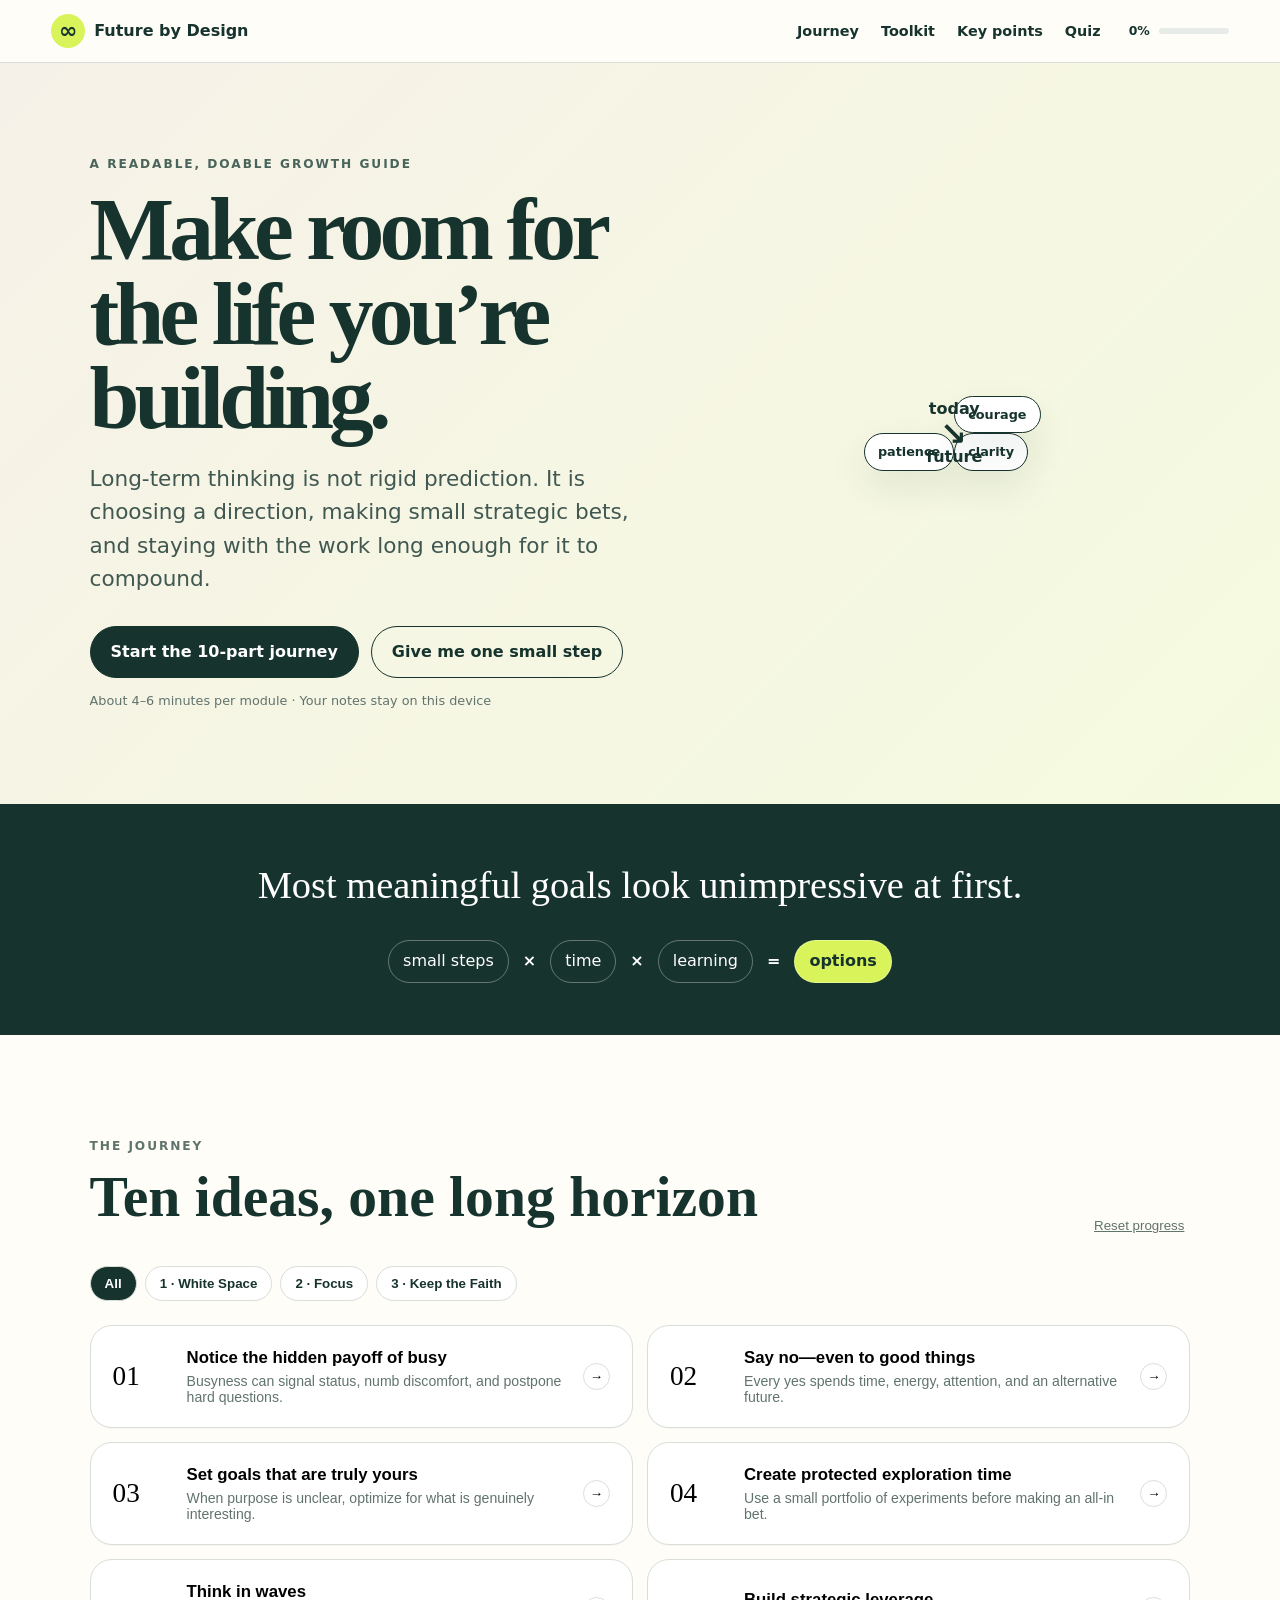
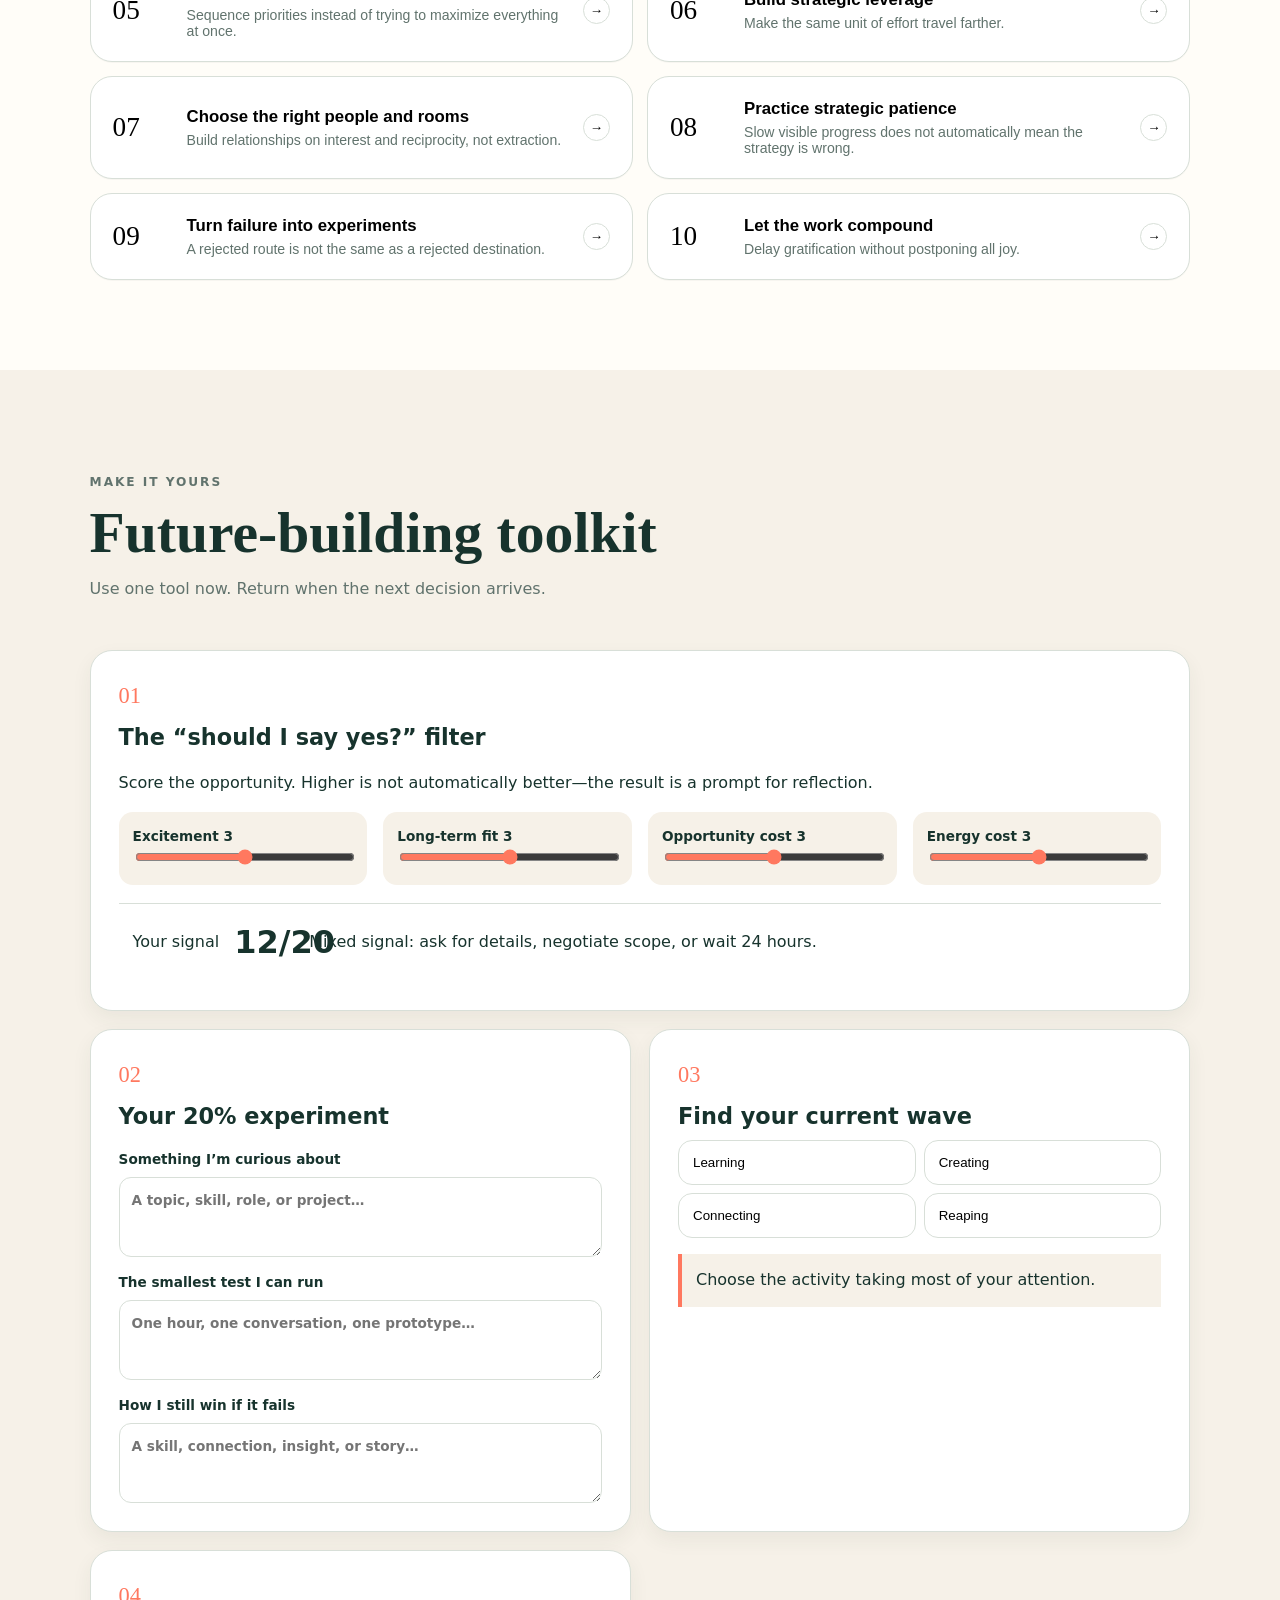
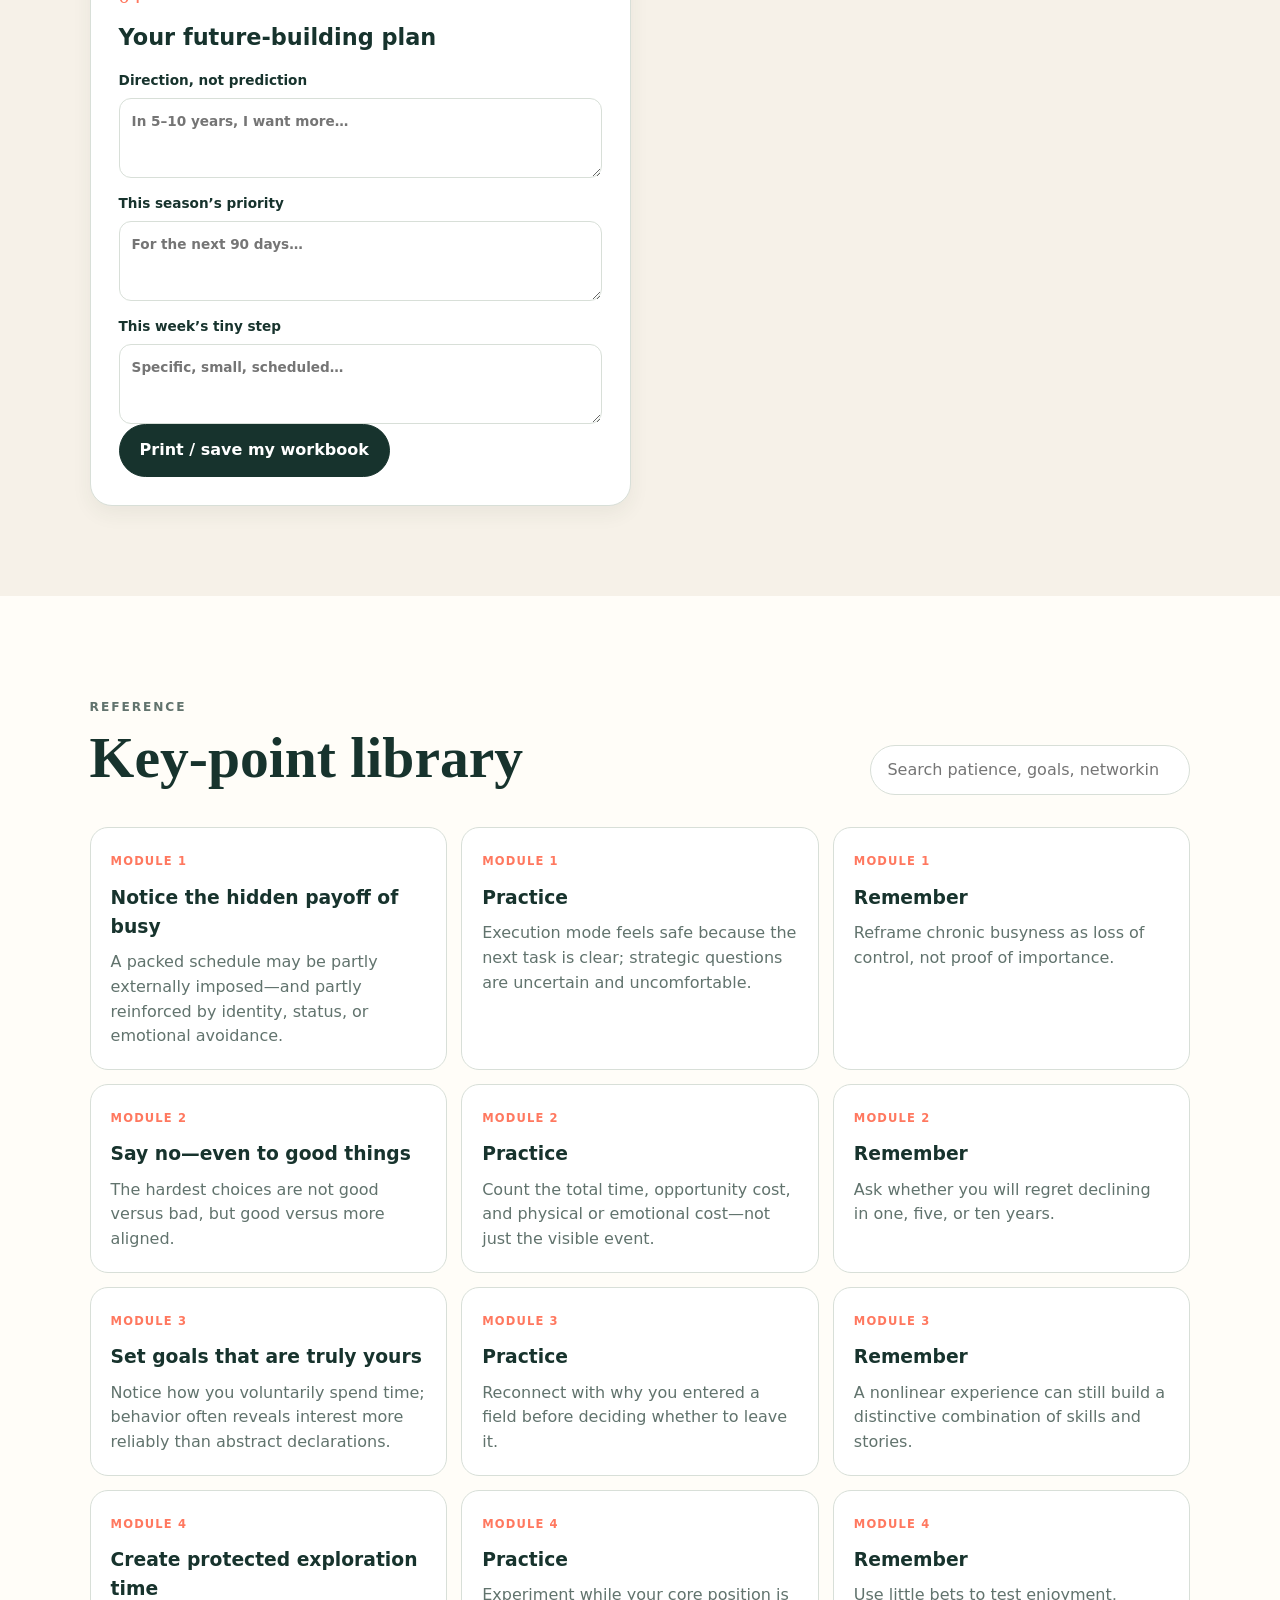
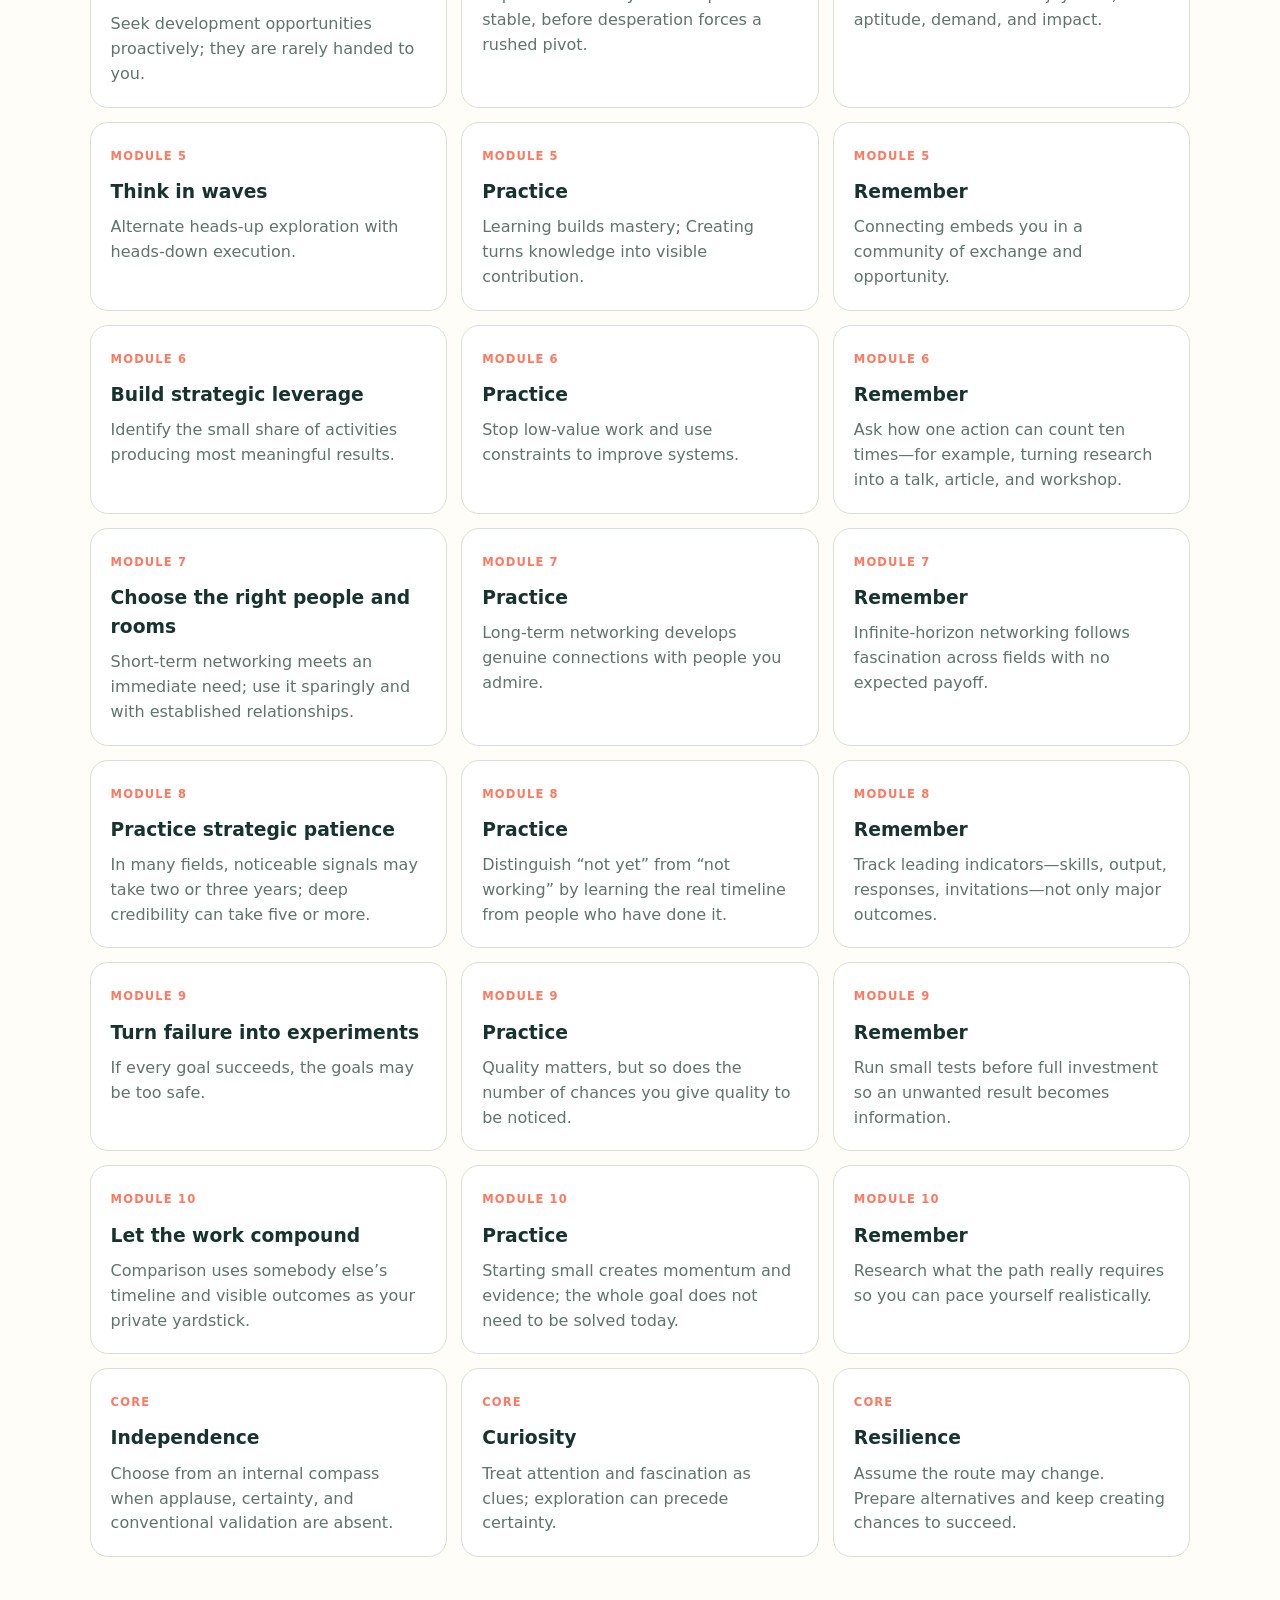
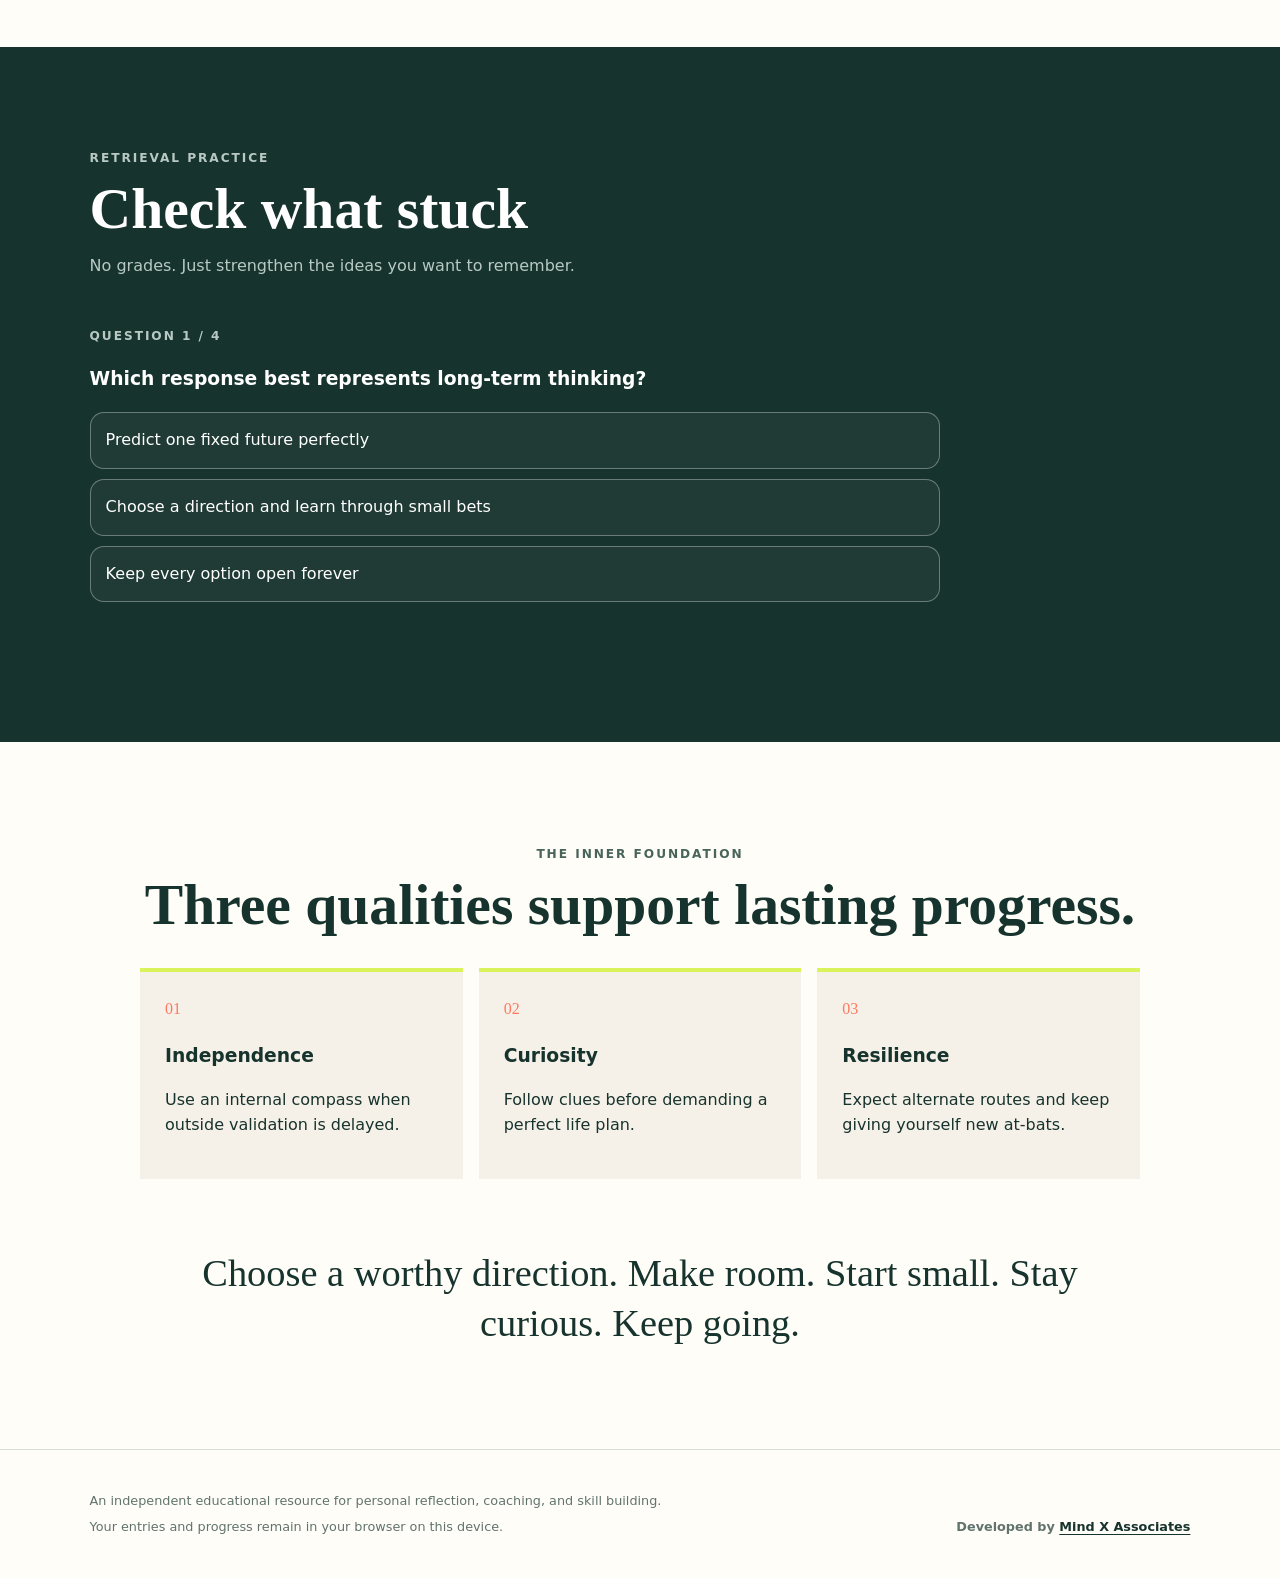
==== index.html @ 64d92fee "Add files via upload" ====
<!doctype html>
<html lang="en">
<head>
  <meta charset="utf-8">
  <meta name="viewport" content="width=device-width,initial-scale=1">
  <meta name="description" content="An interactive guide to creating space, choosing meaningful priorities, experimenting wisely, and making progress over time.">
  <title>Future by Design — Interactive Client Guide</title>
  <link rel="stylesheet" href="styles.css">
  <style>
    footer{align-items:flex-end;gap:28px}footer p{margin:.35rem 0}.developer-credit{white-space:nowrap;font-weight:750}.developer-credit a{color:var(--ink);text-decoration-thickness:1px;text-underline-offset:3px}.developer-credit a:hover,.developer-credit a:focus-visible{color:#b54a38}
    @media(max-width:820px){.developer-credit{margin-top:1rem;white-space:normal}}
    #printView{display:none}
    @media print{
      @page{size:letter;margin:.58in .62in .65in}
      html,body{background:#fff!important;color:#172c27!important;font:10.5pt/1.42 Arial,sans-serif}
      body>*:not(#printView){display:none!important}
      #printView{display:block!important;max-width:none}
      .print-cover{min-height:8.2in;display:flex;flex-direction:column;justify-content:center;border-top:8px solid #17332d;border-bottom:1px solid #9ca9a5;page-break-after:always}
      .print-kicker{font-size:9pt;letter-spacing:.16em;text-transform:uppercase;font-weight:700;color:#52645f}
      .print-cover h1{font:700 40pt/1.02 Georgia,serif;letter-spacing:-.03em;margin:.15in 0}
      .print-cover .print-lead{font:16pt/1.4 Georgia,serif;max-width:6.5in;color:#344c45}
      .print-meta{margin-top:.45in;padding-top:.18in;border-top:1px solid #ccd3d0;font-size:9pt;color:#52645f}
      .print-section{break-before:page}
      .print-section:first-of-type{break-before:auto}
      .print-section h2{font:700 23pt/1.1 Georgia,serif;margin:0 0 .08in;border-bottom:2px solid #17332d;padding-bottom:.08in}
      .print-section-intro{color:#52645f;margin:0 0 .22in}
      .print-entry{break-inside:avoid;margin:0 0 .2in;padding:.16in .18in;border:1px solid #c8d0cd;border-left:5px solid #17332d;border-radius:6px}
      .print-entry h3{font-size:10pt;text-transform:uppercase;letter-spacing:.06em;margin:0 0 .08in;color:#40564f}
      .print-answer{white-space:pre-wrap;min-height:.48in;font:12pt/1.45 Georgia,serif}
      .print-answer.empty{color:#7b8985;font:italic 10.5pt/1.45 Arial,sans-serif}
      .print-reflection{break-inside:avoid;margin:0 0 .2in;padding-bottom:.16in;border-bottom:1px solid #d5dbd8}
      .print-reflection h3{font:700 13pt/1.2 Georgia,serif;margin:0 0 .05in}
      .print-reflection p{margin:.04in 0}
      .print-prompt{color:#52645f;font-style:italic}
      .print-footer{display:flex;justify-content:space-between;margin-top:.28in;padding-top:.12in;border-top:1px solid #9ca9a5;font-size:8.5pt;color:#52645f}
      .print-footer a{color:#17332d;text-decoration:none}
    }
  </style>
</head>
<body>
  <a class="skip" href="#main">Skip to content</a>
  <header class="topbar">
    <a class="brand" href="#home" aria-label="Future by Design home"><span class="brandmark">∞</span><span>Future by Design</span></a>
    <button id="menuBtn" class="menu" aria-expanded="false" aria-controls="nav">Menu</button>
    <nav id="nav" aria-label="Main navigation">
      <a href="#journey">Journey</a><a href="#toolkit">Toolkit</a><a href="#library">Key points</a><a href="#quiz">Quiz</a>
    </nav>
    <div class="progress-pill" aria-label="Course progress"><span id="progressText">0%</span><span class="bar"><i id="progressBar"></i></span></div>
  </header>

  <main id="main">
    <section id="home" class="hero">
      <div class="hero-copy">
        <p class="eyebrow">A READABLE, DOABLE GROWTH GUIDE</p>
        <h1>Make room for the life you’re building.</h1>
        <p class="lead">Long-term thinking is not rigid prediction. It is choosing a direction, making small strategic bets, and staying with the work long enough for it to compound.</p>
        <div class="actions"><a class="button primary" href="#journey">Start the 10-part journey</a><button class="button ghost" id="quickBtn">Give me one small step</button></div>
        <p class="micro">About 4–6 minutes per module · Your notes stay on this device</p>
      </div>
      <div class="hero-visual" aria-label="Small actions compound over time">
        <div class="orbit o1">clarity</div><div class="orbit o2">patience</div><div class="orbit o3">courage</div>
        <div class="seed"><span>today</span><strong>→</strong><span>future</span></div>
      </div>
    </section>

    <section class="manifesto">
      <p>Most meaningful goals look unimpressive at first.</p>
      <div class="formula"><span>small steps</span><b>×</b><span>time</span><b>×</b><span>learning</span><b>=</b><strong>options</strong></div>
    </section>

    <section id="journey" class="section">
      <div class="section-head"><div><p class="eyebrow">THE JOURNEY</p><h2>Ten ideas, one long horizon</h2></div><button id="resetBtn" class="text-btn">Reset progress</button></div>
      <div class="phase-tabs" role="tablist" aria-label="Learning phases">
        <button class="phase active" data-phase="all">All</button><button class="phase" data-phase="space">1 · White Space</button><button class="phase" data-phase="focus">2 · Focus</button><button class="phase" data-phase="faith">3 · Keep the Faith</button>
      </div>
      <div id="moduleGrid" class="module-grid"></div>
    </section>

    <section id="toolkit" class="section alt">
      <div class="section-head"><div><p class="eyebrow">MAKE IT YOURS</p><h2>Future-building toolkit</h2><p>Use one tool now. Return when the next decision arrives.</p></div></div>
      <div class="tools">
        <article class="tool-card wide"><span class="tool-num">01</span><h3>The “should I say yes?” filter</h3><p>Score the opportunity. Higher is not automatically better—the result is a prompt for reflection.</p>
          <div id="decisionTool" class="decision"></div><div class="score-box"><span>Your signal</span><strong id="decisionScore">—</strong><p id="decisionAdvice">Move the sliders to begin.</p></div>
        </article>
        <article class="tool-card"><span class="tool-num">02</span><h3>Your 20% experiment</h3><label>Something I’m curious about<textarea data-note="experiment" placeholder="A topic, skill, role, or project…"></textarea></label><label>The smallest test I can run<textarea data-note="experiment-test" placeholder="One hour, one conversation, one prototype…"></textarea></label><label>How I still win if it fails<textarea data-note="experiment-win" placeholder="A skill, connection, insight, or story…"></textarea></label></article>
        <article class="tool-card"><span class="tool-num">03</span><h3>Find your current wave</h3><div id="waveTool" class="wave-tool"></div><p id="waveAdvice" class="callout">Choose the activity taking most of your attention.</p></article>
        <article class="tool-card"><span class="tool-num">04</span><h3>Your future-building plan</h3><label>Direction, not prediction<textarea data-note="direction" placeholder="In 5–10 years, I want more…"></textarea></label><label>This season’s priority<textarea data-note="priority" placeholder="For the next 90 days…"></textarea></label><label>This week’s tiny step<textarea data-note="next-step" placeholder="Specific, small, scheduled…"></textarea></label><button class="button dark" id="printBtn">Print / save my workbook</button></article>
      </div>
    </section>

    <section id="library" class="section">
      <div class="section-head"><div><p class="eyebrow">REFERENCE</p><h2>Key-point library</h2></div><label class="search"><span class="sr-only">Search key points</span><input id="searchInput" type="search" placeholder="Search patience, goals, networking…"></label></div>
      <div id="keyGrid" class="key-grid"></div>
    </section>

    <section id="quiz" class="section dark-section">
      <div class="section-head"><div><p class="eyebrow">RETRIEVAL PRACTICE</p><h2>Check what stuck</h2><p>No grades. Just strengthen the ideas you want to remember.</p></div></div>
      <div id="quizBox" class="quiz-box"></div>
    </section>

    <section class="section closing">
      <p class="eyebrow">THE INNER FOUNDATION</p><h2>Three qualities support lasting progress.</h2>
      <div class="traits"><article><span>01</span><h3>Independence</h3><p>Use an internal compass when outside validation is delayed.</p></article><article><span>02</span><h3>Curiosity</h3><p>Follow clues before demanding a perfect life plan.</p></article><article><span>03</span><h3>Resilience</h3><p>Expect alternate routes and keep giving yourself new at-bats.</p></article></div>
      <blockquote>Choose a worthy direction. Make room. Start small. Stay curious. Keep going.</blockquote>
    </section>
  </main>

  <dialog id="moduleDialog"><button id="closeDialog" class="dialog-close" aria-label="Close">×</button><div id="dialogContent"></div></dialog>
  <dialog id="quickDialog"><button id="closeQuick" class="dialog-close" aria-label="Close">×</button><p class="eyebrow">YOUR SMALL STEP</p><h2 id="quickStep"></h2><p>Try it before the day ends. Small completions build evidence that change is possible.</p></dialog>
  <div id="printView" aria-hidden="true"></div>
  <footer><div><p>An independent educational resource for personal reflection, coaching, and skill building.</p><p>Your entries and progress remain in your browser on this device.</p></div><p class="developer-credit">Developed by <a href="https://mindx.us/" target="_blank" rel="noopener noreferrer">Mind X Associates</a></p></footer>
  <script src="app.js"></script>
</body>
</html>
---- styles.css ----
:root{--ink:#17332d;--muted:#61736d;--cream:#f6f1e8;--paper:#fffdf8;--lime:#d9f45b;--coral:#ff785f;--blue:#a6dfee;--line:#d8dfd8;--shadow:0 16px 40px #18372d18;--radius:22px}*{box-sizing:border-box}html{scroll-behavior:smooth}body{margin:0;background:var(--paper);color:var(--ink);font-family:Inter,ui-sans-serif,system-ui,-apple-system,"Segoe UI",sans-serif;line-height:1.55}.skip{position:absolute;left:-999px;top:8px;background:#fff;padding:10px;z-index:99}.skip:focus{left:8px}.topbar{position:sticky;top:0;z-index:20;display:flex;align-items:center;gap:28px;padding:14px clamp(18px,4vw,64px);background:#fffdf8eF;backdrop-filter:blur(12px);border-bottom:1px solid var(--line)}.brand{display:flex;align-items:center;gap:9px;color:var(--ink);text-decoration:none;font-weight:850}.brandmark{display:grid;place-items:center;width:34px;height:34px;background:var(--lime);border-radius:50%;font-size:22px}.topbar nav{display:flex;gap:22px;margin-left:auto}.topbar nav a{color:var(--ink);text-decoration:none;font-size:.9rem;font-weight:700}.progress-pill{display:flex;align-items:center;gap:9px;font-size:.78rem;font-weight:800}.bar{width:70px;height:6px;background:#e7ece8;border-radius:8px;overflow:hidden}.bar i{display:block;height:100%;width:0;background:var(--coral);transition:.3s}.menu{display:none}.hero{min-height:82vh;display:grid;grid-template-columns:1.1fr .9fr;align-items:center;gap:4vw;padding:80px clamp(22px,7vw,110px);background:linear-gradient(135deg,var(--cream),#f5fbdf)}.hero h1{max-width:800px;margin:.15em 0;font-family:Georgia,serif;font-size:clamp(3rem,7vw,7rem);line-height:.94;letter-spacing:-.055em}.lead{max-width:700px;font-size:clamp(1.1rem,2vw,1.35rem);color:#405851}.eyebrow{font-size:.76rem;letter-spacing:.16em;font-weight:900;color:#48645b}.actions{display:flex;gap:12px;flex-wrap:wrap;margin-top:30px}.button{border:1px solid var(--ink);border-radius:999px;padding:13px 20px;background:transparent;color:var(--ink);font:inherit;font-weight:800;text-decoration:none;cursor:pointer}.primary,.dark{background:var(--ink);color:white}.ghost:hover,.text-btn:hover{background:#edf0e9}.micro{font-size:.8rem;color:var(--muted)}.hero-visual{position:relative;aspect-ratio:1;max-width:530px;margin:auto;border-radius:50%;background:radial-gradient(circle,var(--lime) 0 19%,transparent 20%),conic-gradient(from 20deg,#ff785f33,#a6dfee66,#d9f45b66,#ff785f33);border:1px solid #afc09c;animation:float 7s ease-in-out infinite}.seed{position:absolute;inset:36%;display:flex;flex-direction:column;align-items:center;justify-content:center;font-weight:850;line-height:1}.seed strong{font-size:2rem;transform:rotate(45deg)}.orbit{position:absolute;padding:8px 13px;background:white;border:1px solid var(--ink);border-radius:30px;font-size:.8rem;font-weight:800;box-shadow:var(--shadow)}.o1{top:10%;left:8%}.o2{right:0;top:47%}.o3{bottom:8%;left:16%}@keyframes float{50%{transform:translateY(-10px)}}.manifesto{padding:52px 20px;text-align:center;background:var(--ink);color:white}.manifesto>p{font-family:Georgia,serif;font-size:clamp(1.5rem,3vw,2.8rem);margin:0 0 25px}.formula{display:flex;justify-content:center;align-items:center;gap:14px;flex-wrap:wrap}.formula span,.formula strong{padding:8px 14px;border:1px solid #ffffff55;border-radius:99px}.formula strong{color:var(--ink);background:var(--lime)}.section{padding:90px clamp(20px,7vw,110px)}.section.alt{background:var(--cream)}.section-head{display:flex;align-items:end;justify-content:space-between;gap:22px;margin-bottom:32px}.section h2{font-family:Georgia,serif;font-size:clamp(2.2rem,4.5vw,4.3rem);line-height:1;margin:.15em 0}.section-head p{color:var(--muted)}.text-btn{border:0;background:none;text-decoration:underline;cursor:pointer;color:var(--muted)}.phase-tabs{display:flex;gap:8px;flex-wrap:wrap;margin-bottom:24px}.phase{border:1px solid var(--line);padding:9px 14px;border-radius:99px;background:white;color:var(--ink);font-weight:750;cursor:pointer}.phase.active{background:var(--ink);color:white}.module-grid{display:grid;grid-template-columns:repeat(2,minmax(0,1fr));gap:14px}.module-card{position:relative;display:grid;grid-template-columns:56px 1fr auto;align-items:center;gap:18px;border:1px solid var(--line);border-radius:var(--radius);padding:22px;background:white;text-align:left;cursor:pointer;transition:.2s;box-shadow:0 1px 0 #00000008}.module-card:hover{transform:translateY(-3px);box-shadow:var(--shadow)}.module-card.done{background:#f4fad6}.module-card .num{font-family:Georgia,serif;font-size:1.7rem}.module-card h3{margin:0;font-size:1.05rem}.module-card p{margin:5px 0 0;color:var(--muted);font-size:.88rem}.check{width:27px;height:27px;border:1px solid var(--line);border-radius:50%;display:grid;place-items:center}.done .check{background:var(--ink);color:white}.tools{display:grid;grid-template-columns:repeat(2,minmax(0,1fr));gap:18px}.tool-card{background:white;border:1px solid var(--line);border-radius:var(--radius);padding:28px;box-shadow:0 8px 20px #2b473710}.tool-card.wide{grid-column:1/-1}.tool-num{font-family:Georgia,serif;color:var(--coral);font-size:1.4rem}.tool-card h3{font-size:1.4rem;margin:.3em 0}.tool-card label{display:block;margin-top:15px;font-size:.85rem;font-weight:800}.tool-card textarea{display:block;width:100%;min-height:80px;margin-top:7px;border:1px solid var(--line);border-radius:12px;padding:12px;font:inherit;resize:vertical}.decision{display:grid;grid-template-columns:repeat(4,1fr);gap:16px}.slider{background:var(--cream);border-radius:14px;padding:14px}.slider label{margin:0}.slider input{width:100%;accent-color:var(--coral)}.slider output{font-weight:900}.score-box{display:grid;grid-template-columns:auto 60px 1fr;align-items:center;gap:15px;margin-top:18px;padding:14px;border-top:1px solid var(--line)}.score-box strong{font-size:2rem}.score-box p{margin:0}.wave-tool{display:grid;grid-template-columns:1fr 1fr;gap:8px}.wave-tool button{border:1px solid var(--line);border-radius:14px;background:white;padding:14px;text-align:left;cursor:pointer}.wave-tool button.active{background:var(--blue);border-color:var(--ink)}.callout{padding:14px;border-left:4px solid var(--coral);background:var(--cream)}.search input{width:min(320px,75vw);padding:12px 16px;border:1px solid var(--line);border-radius:99px;font:inherit}.key-grid{display:grid;grid-template-columns:repeat(3,minmax(0,1fr));gap:14px}.key-card{border:1px solid var(--line);border-radius:18px;padding:20px;background:white}.key-card span{font-size:.72rem;font-weight:900;color:var(--coral);letter-spacing:.1em}.key-card h3{margin:.5em 0}.key-card p{color:var(--muted);margin:0}.dark-section{background:var(--ink);color:white}.dark-section .eyebrow,.dark-section .section-head p{color:#b8c9c4}.quiz-box{max-width:850px}.quiz-options{display:grid;gap:10px}.quiz-options button{padding:15px;border:1px solid #ffffff55;border-radius:14px;background:#ffffff0a;color:white;text-align:left;font:inherit;cursor:pointer}.quiz-options button:hover{background:#ffffff18}.feedback{min-height:50px;padding:12px 0;color:var(--lime)}.closing{text-align:center}.traits{display:grid;grid-template-columns:repeat(3,1fr);gap:16px;margin:35px auto;max-width:1000px;text-align:left}.traits article{padding:25px;border-top:4px solid var(--lime);background:var(--cream)}.traits span{font-family:Georgia,serif;color:var(--coral)}.closing blockquote{font:clamp(1.4rem,3vw,2.5rem)/1.3 Georgia,serif;max-width:900px;margin:70px auto 10px}dialog{width:min(760px,92vw);max-height:88vh;border:0;border-radius:24px;padding:0;box-shadow:0 25px 80px #0007;color:var(--ink)}dialog::backdrop{background:#10231ec4;backdrop-filter:blur(3px)}#dialogContent,#quickDialog{padding:36px}.dialog-close{position:sticky;float:right;top:12px;margin:12px 12px 0;border:0;border-radius:50%;width:36px;height:36px;background:var(--cream);font-size:1.5rem;cursor:pointer}.lesson-tag{display:inline-block;padding:6px 10px;border-radius:99px;background:var(--lime);font-weight:850;font-size:.75rem}.lesson-points{padding-left:20px}.lesson-points li{margin:10px 0}.reflection{margin-top:25px;padding:20px;background:var(--cream);border-radius:16px}.reflection textarea{width:100%;min-height:100px;border:1px solid var(--line);border-radius:10px;padding:10px;font:inherit}.dialog-actions{display:flex;justify-content:space-between;gap:10px;margin-top:20px}footer{padding:36px clamp(20px,7vw,110px);border-top:1px solid var(--line);color:var(--muted);font-size:.8rem;display:flex;justify-content:space-between;gap:20px}.sr-only{position:absolute;width:1px;height:1px;padding:0;margin:-1px;overflow:hidden;clip:rect(0,0,0,0);white-space:nowrap;border:0}@media(max-width:820px){.topbar nav{display:none;position:absolute;top:64px;left:0;right:0;padding:16px 22px;background:white;border-bottom:1px solid var(--line)}.topbar nav.open{display:grid}.menu{display:block;margin-left:auto;border:1px solid var(--line);border-radius:99px;background:white;padding:7px 12px}.progress-pill{display:none}.hero{grid-template-columns:1fr;padding-top:55px}.hero-visual{width:78%;margin-top:25px}.module-grid,.tools,.key-grid,.traits{grid-template-columns:1fr}.tool-card.wide{grid-column:auto}.decision{grid-template-columns:1fr 1fr}.section-head{align-items:start;flex-direction:column}.score-box{grid-template-columns:auto 60px}.score-box p{grid-column:1/-1}footer{display:block}}@media(max-width:480px){.hero h1{font-size:3.2rem}.hero-visual{width:95%}.module-card{grid-template-columns:42px 1fr auto;padding:17px}.decision,.wave-tool{grid-template-columns:1fr}.section{padding:65px 18px}}@media(prefers-reduced-motion:reduce){html{scroll-behavior:auto}.hero-visual{animation:none}*{transition:none!important}}@media print{.topbar,.hero-visual,.phase-tabs,#moduleGrid,#library,#quiz,footer,.decision,.score-box,.wave-tool,.text-btn,.button{display:none!important}.hero{min-height:auto;display:block;padding:20px}.section{padding:20px}.tool-card{break-inside:avoid;box-shadow:none}.tools{display:block}.tool-card{margin:12px 0}.tool-card textarea{border:1px solid #777;min-height:70px}.closing{display:block}.alt{background:white!important}}
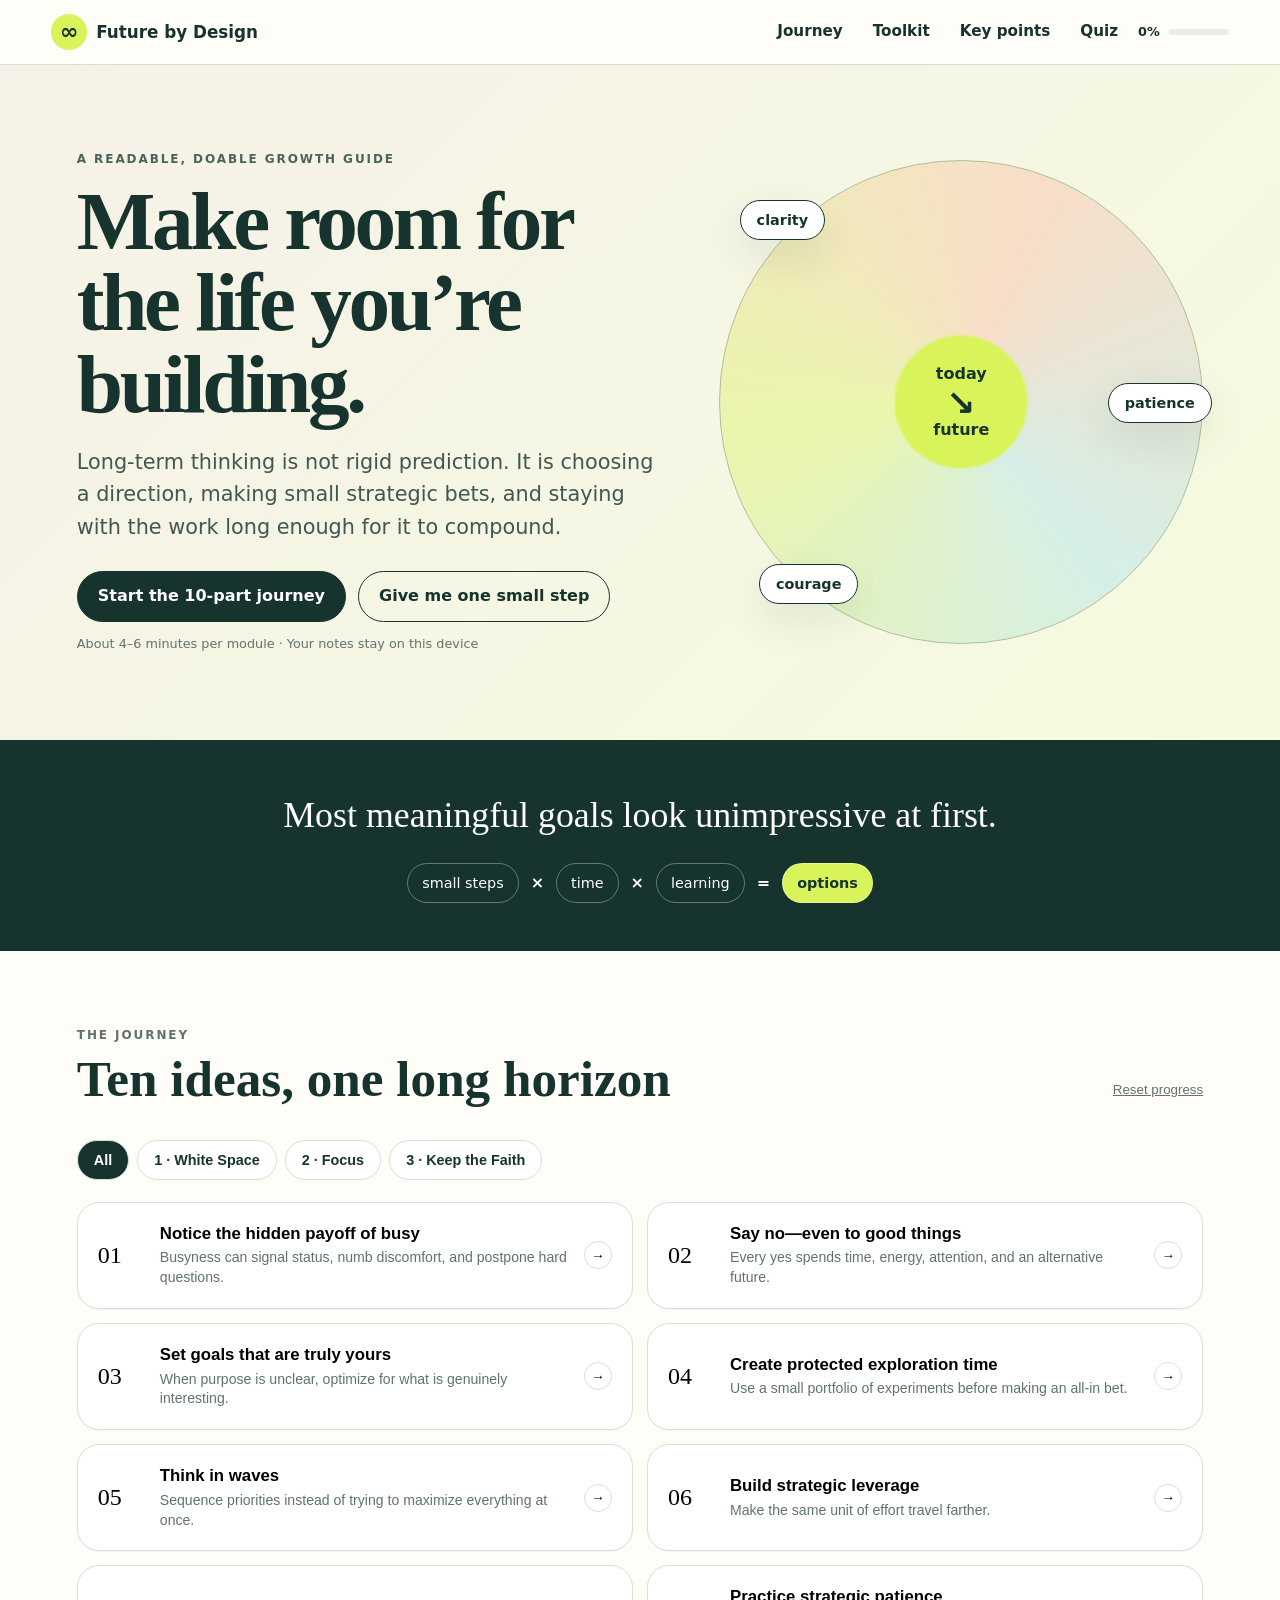
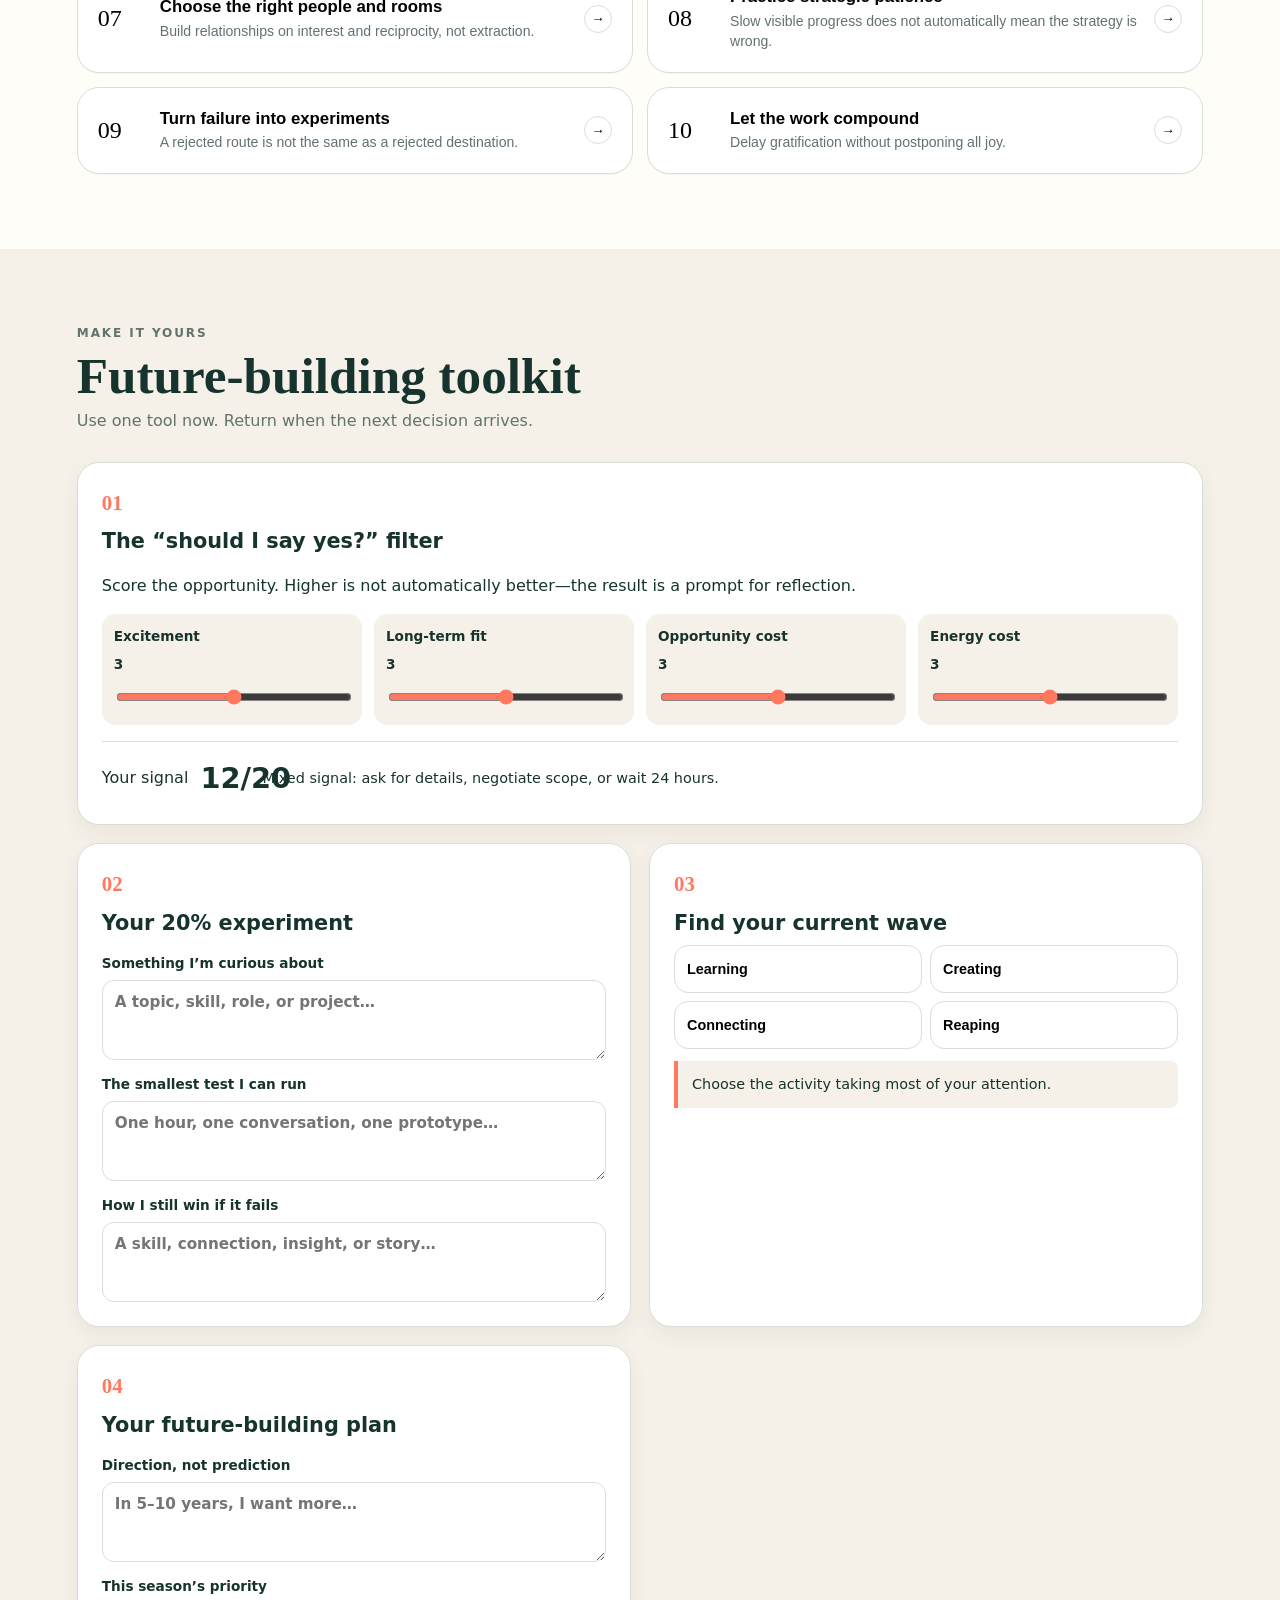
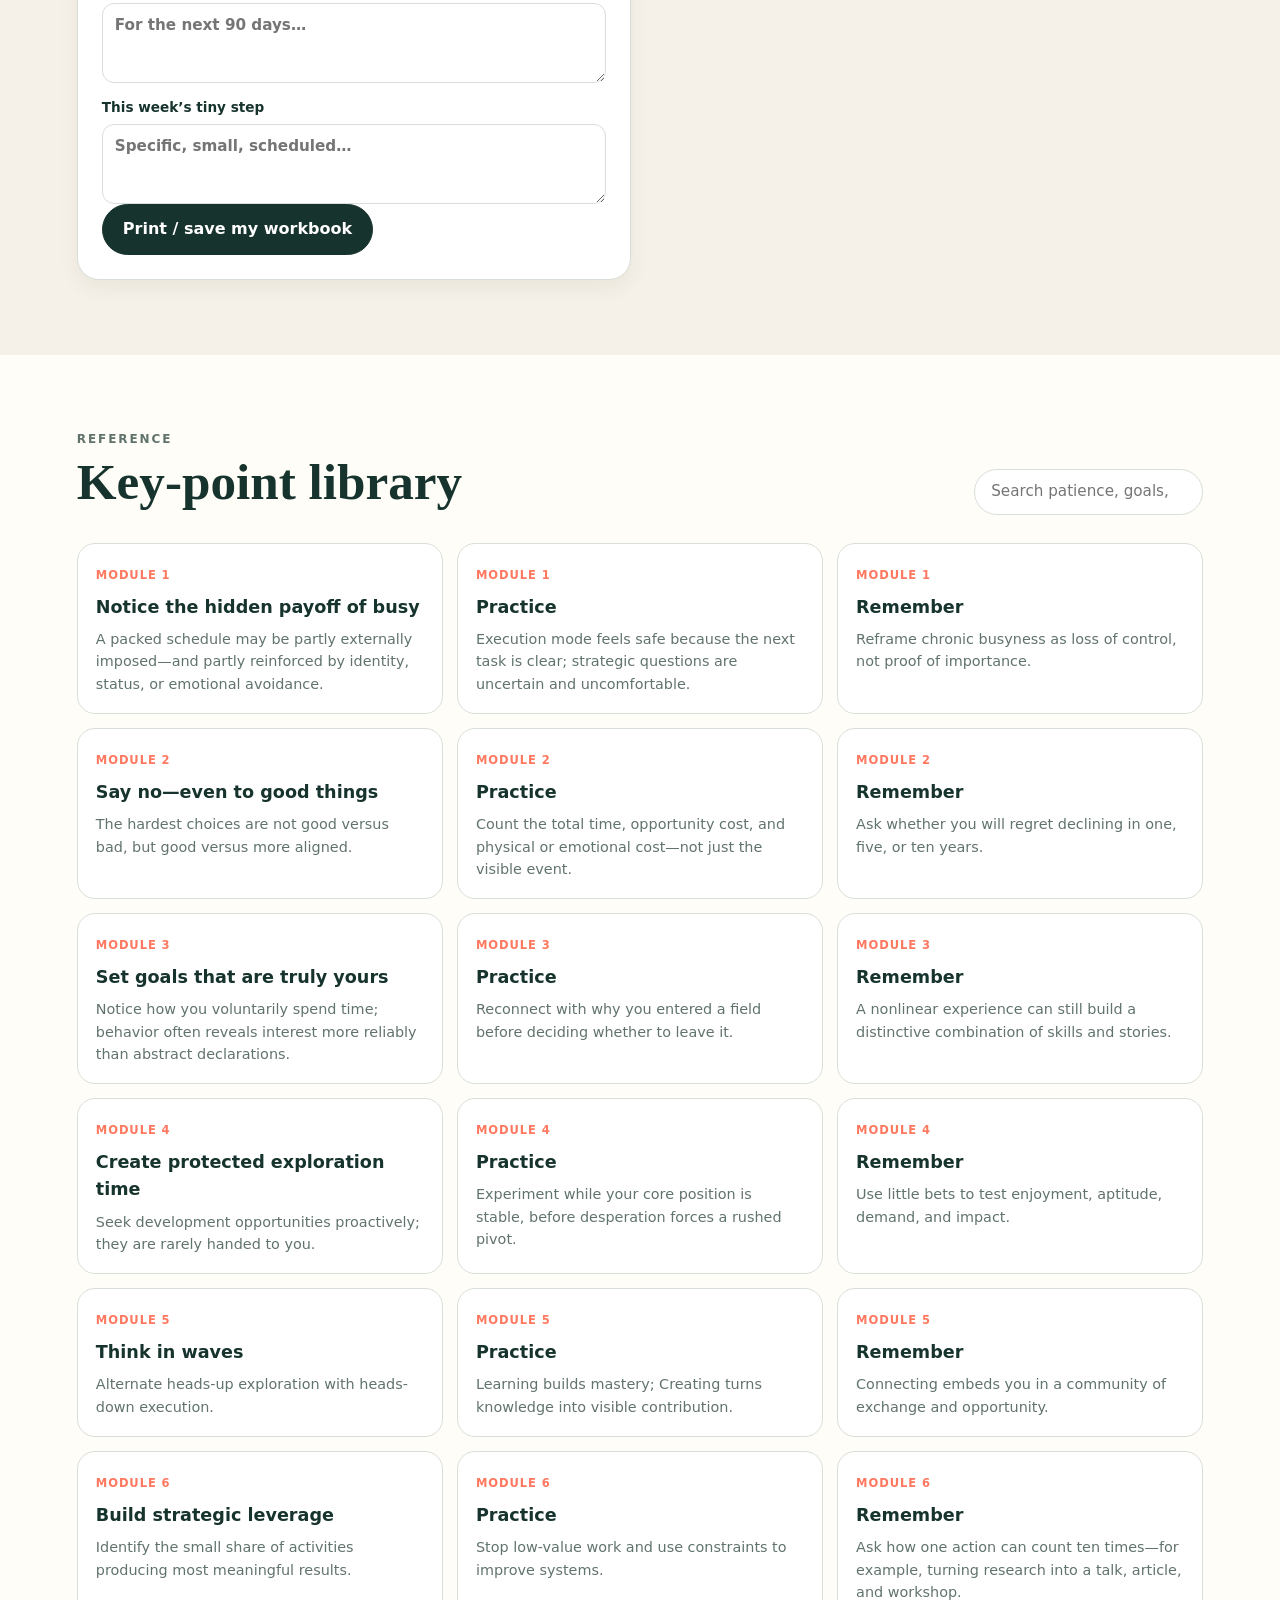
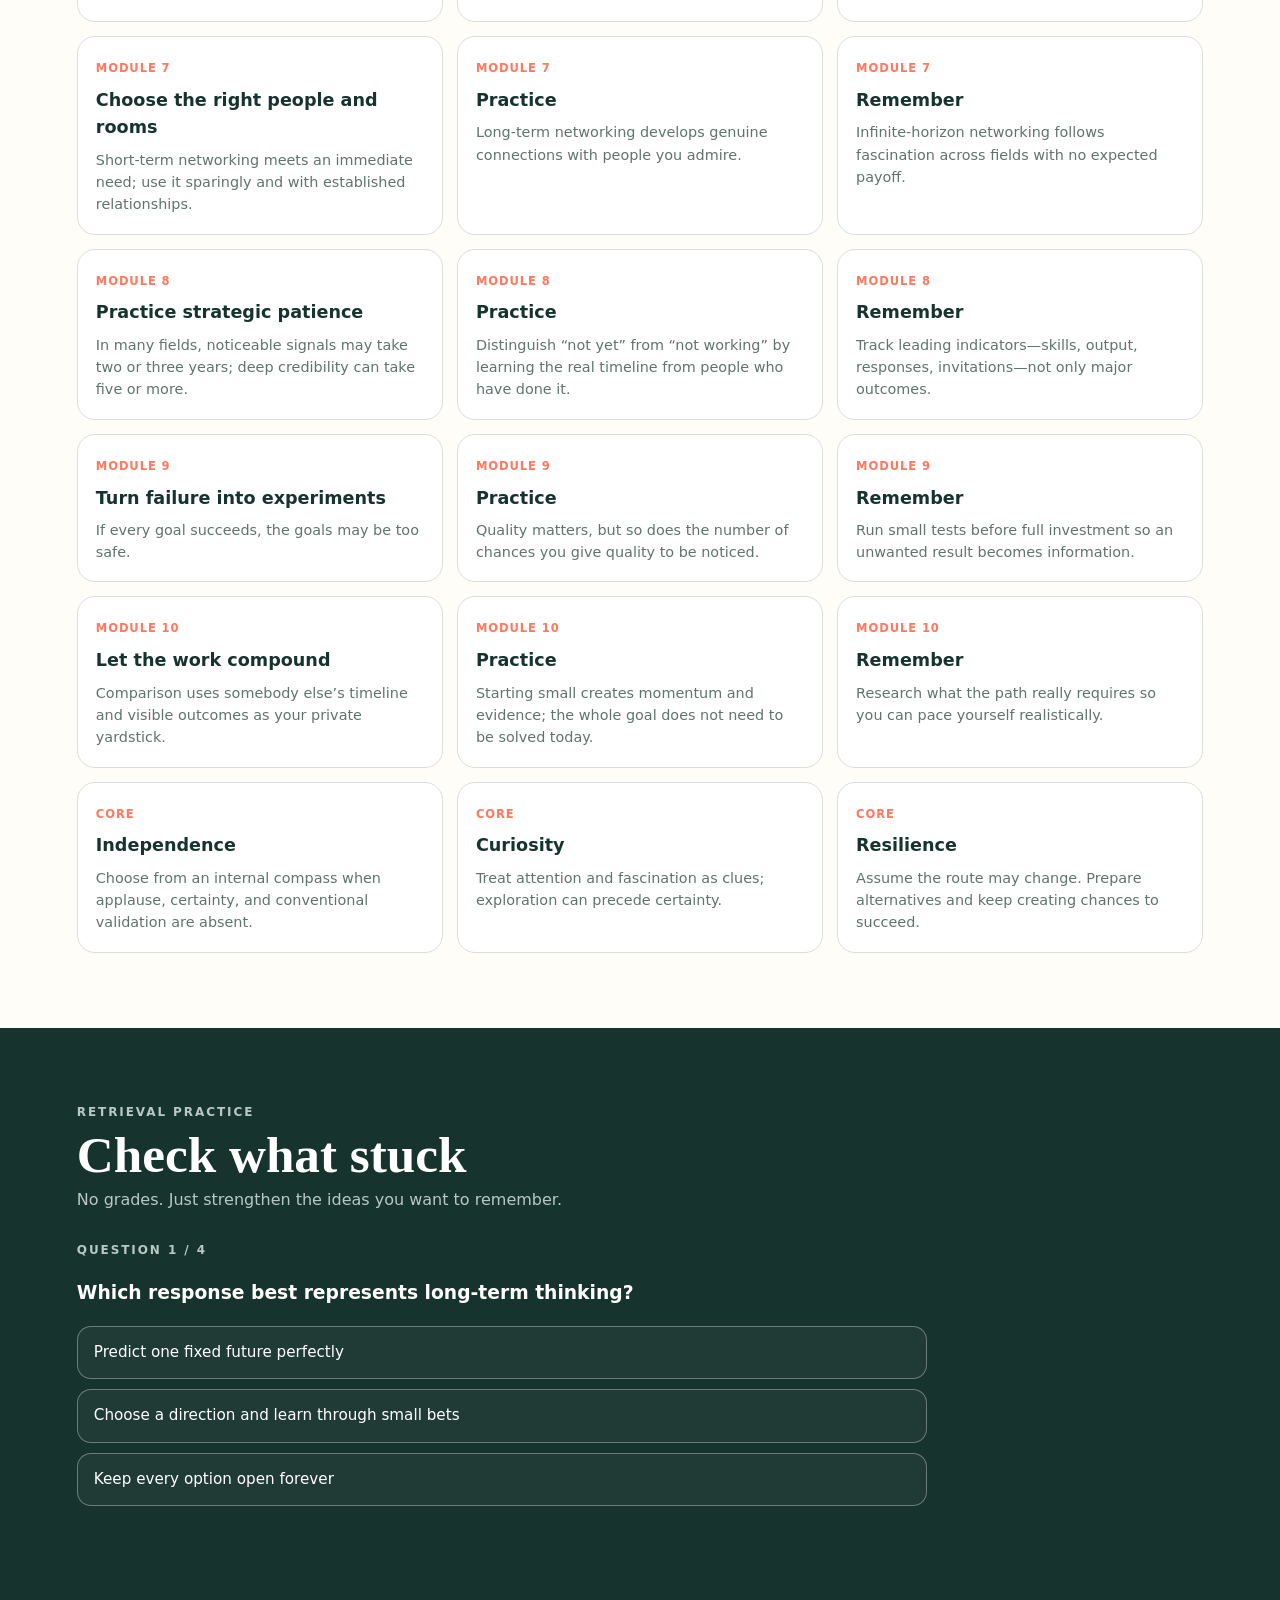
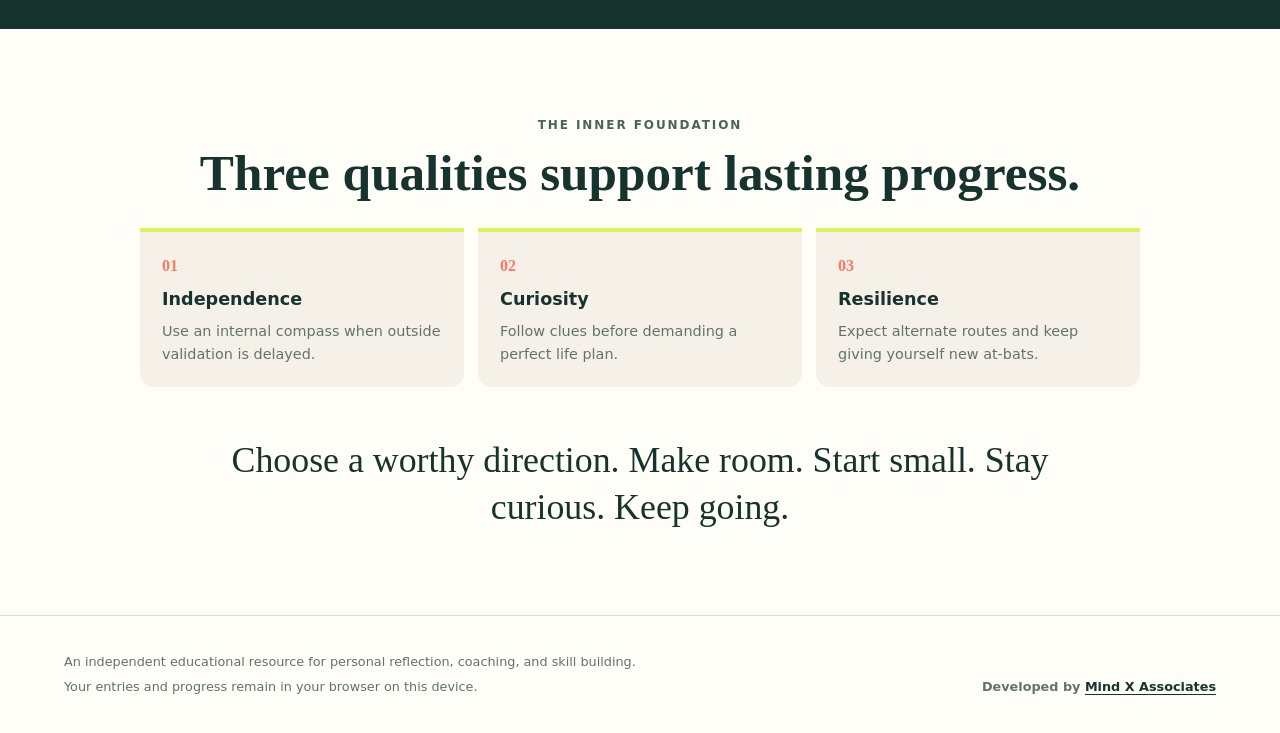
==== commit c17da9ac: "mobile optimized" ====
--- a/index.html
+++ b/index.html
@@ -2,7 +2,7 @@
 <html lang="en">
 <head>
   <meta charset="utf-8">
-  <meta name="viewport" content="width=device-width,initial-scale=1">
+  <meta name="viewport" content="width=device-width, initial-scale=1, maximum-scale=5">
   <meta name="description" content="An interactive guide to creating space, choosing meaningful priorities, experimenting wisely, and making progress over time.">
   <title>Future by Design — Interactive Client Guide</title>
   <link rel="stylesheet" href="styles.css">
@@ -111,4 +111,4 @@
   <footer><div><p>An independent educational resource for personal reflection, coaching, and skill building.</p><p>Your entries and progress remain in your browser on this device.</p></div><p class="developer-credit">Developed by <a href="https://mindx.us/" target="_blank" rel="noopener noreferrer">Mind X Associates</a></p></footer>
   <script src="app.js"></script>
 </body>
-</html>
+</html>
--- a/styles.css
+++ b/styles.css
@@ -1 +1,917 @@
-:root{--ink:#17332d;--muted:#61736d;--cream:#f6f1e8;--paper:#fffdf8;--lime:#d9f45b;--coral:#ff785f;--blue:#a6dfee;--line:#d8dfd8;--shadow:0 16px 40px #18372d18;--radius:22px}*{box-sizing:border-box}html{scroll-behavior:smooth}body{margin:0;background:var(--paper);color:var(--ink);font-family:Inter,ui-sans-serif,system-ui,-apple-system,"Segoe UI",sans-serif;line-height:1.55}.skip{position:absolute;left:-999px;top:8px;background:#fff;padding:10px;z-index:99}.skip:focus{left:8px}.topbar{position:sticky;top:0;z-index:20;display:flex;align-items:center;gap:28px;padding:14px clamp(18px,4vw,64px);background:#fffdf8eF;backdrop-filter:blur(12px);border-bottom:1px solid var(--line)}.brand{display:flex;align-items:center;gap:9px;color:var(--ink);text-decoration:none;font-weight:850}.brandmark{display:grid;place-items:center;width:34px;height:34px;background:var(--lime);border-radius:50%;font-size:22px}.topbar nav{display:flex;gap:22px;margin-left:auto}.topbar nav a{color:var(--ink);text-decoration:none;font-size:.9rem;font-weight:700}.progress-pill{display:flex;align-items:center;gap:9px;font-size:.78rem;font-weight:800}.bar{width:70px;height:6px;background:#e7ece8;border-radius:8px;overflow:hidden}.bar i{display:block;height:100%;width:0;background:var(--coral);transition:.3s}.menu{display:none}.hero{min-height:82vh;display:grid;grid-template-columns:1.1fr .9fr;align-items:center;gap:4vw;padding:80px clamp(22px,7vw,110px);background:linear-gradient(135deg,var(--cream),#f5fbdf)}.hero h1{max-width:800px;margin:.15em 0;font-family:Georgia,serif;font-size:clamp(3rem,7vw,7rem);line-height:.94;letter-spacing:-.055em}.lead{max-width:700px;font-size:clamp(1.1rem,2vw,1.35rem);color:#405851}.eyebrow{font-size:.76rem;letter-spacing:.16em;font-weight:900;color:#48645b}.actions{display:flex;gap:12px;flex-wrap:wrap;margin-top:30px}.button{border:1px solid var(--ink);border-radius:999px;padding:13px 20px;background:transparent;color:var(--ink);font:inherit;font-weight:800;text-decoration:none;cursor:pointer}.primary,.dark{background:var(--ink);color:white}.ghost:hover,.text-btn:hover{background:#edf0e9}.micro{font-size:.8rem;color:var(--muted)}.hero-visual{position:relative;aspect-ratio:1;max-width:530px;margin:auto;border-radius:50%;background:radial-gradient(circle,var(--lime) 0 19%,transparent 20%),conic-gradient(from 20deg,#ff785f33,#a6dfee66,#d9f45b66,#ff785f33);border:1px solid #afc09c;animation:float 7s ease-in-out infinite}.seed{position:absolute;inset:36%;display:flex;flex-direction:column;align-items:center;justify-content:center;font-weight:850;line-height:1}.seed strong{font-size:2rem;transform:rotate(45deg)}.orbit{position:absolute;padding:8px 13px;background:white;border:1px solid var(--ink);border-radius:30px;font-size:.8rem;font-weight:800;box-shadow:var(--shadow)}.o1{top:10%;left:8%}.o2{right:0;top:47%}.o3{bottom:8%;left:16%}@keyframes float{50%{transform:translateY(-10px)}}.manifesto{padding:52px 20px;text-align:center;background:var(--ink);color:white}.manifesto>p{font-family:Georgia,serif;font-size:clamp(1.5rem,3vw,2.8rem);margin:0 0 25px}.formula{display:flex;justify-content:center;align-items:center;gap:14px;flex-wrap:wrap}.formula span,.formula strong{padding:8px 14px;border:1px solid #ffffff55;border-radius:99px}.formula strong{color:var(--ink);background:var(--lime)}.section{padding:90px clamp(20px,7vw,110px)}.section.alt{background:var(--cream)}.section-head{display:flex;align-items:end;justify-content:space-between;gap:22px;margin-bottom:32px}.section h2{font-family:Georgia,serif;font-size:clamp(2.2rem,4.5vw,4.3rem);line-height:1;margin:.15em 0}.section-head p{color:var(--muted)}.text-btn{border:0;background:none;text-decoration:underline;cursor:pointer;color:var(--muted)}.phase-tabs{display:flex;gap:8px;flex-wrap:wrap;margin-bottom:24px}.phase{border:1px solid var(--line);padding:9px 14px;border-radius:99px;background:white;color:var(--ink);font-weight:750;cursor:pointer}.phase.active{background:var(--ink);color:white}.module-grid{display:grid;grid-template-columns:repeat(2,minmax(0,1fr));gap:14px}.module-card{position:relative;display:grid;grid-template-columns:56px 1fr auto;align-items:center;gap:18px;border:1px solid var(--line);border-radius:var(--radius);padding:22px;background:white;text-align:left;cursor:pointer;transition:.2s;box-shadow:0 1px 0 #00000008}.module-card:hover{transform:translateY(-3px);box-shadow:var(--shadow)}.module-card.done{background:#f4fad6}.module-card .num{font-family:Georgia,serif;font-size:1.7rem}.module-card h3{margin:0;font-size:1.05rem}.module-card p{margin:5px 0 0;color:var(--muted);font-size:.88rem}.check{width:27px;height:27px;border:1px solid var(--line);border-radius:50%;display:grid;place-items:center}.done .check{background:var(--ink);color:white}.tools{display:grid;grid-template-columns:repeat(2,minmax(0,1fr));gap:18px}.tool-card{background:white;border:1px solid var(--line);border-radius:var(--radius);padding:28px;box-shadow:0 8px 20px #2b473710}.tool-card.wide{grid-column:1/-1}.tool-num{font-family:Georgia,serif;color:var(--coral);font-size:1.4rem}.tool-card h3{font-size:1.4rem;margin:.3em 0}.tool-card label{display:block;margin-top:15px;font-size:.85rem;font-weight:800}.tool-card textarea{display:block;width:100%;min-height:80px;margin-top:7px;border:1px solid var(--line);border-radius:12px;padding:12px;font:inherit;resize:vertical}.decision{display:grid;grid-template-columns:repeat(4,1fr);gap:16px}.slider{background:var(--cream);border-radius:14px;padding:14px}.slider label{margin:0}.slider input{width:100%;accent-color:var(--coral)}.slider output{font-weight:900}.score-box{display:grid;grid-template-columns:auto 60px 1fr;align-items:center;gap:15px;margin-top:18px;padding:14px;border-top:1px solid var(--line)}.score-box strong{font-size:2rem}.score-box p{margin:0}.wave-tool{display:grid;grid-template-columns:1fr 1fr;gap:8px}.wave-tool button{border:1px solid var(--line);border-radius:14px;background:white;padding:14px;text-align:left;cursor:pointer}.wave-tool button.active{background:var(--blue);border-color:var(--ink)}.callout{padding:14px;border-left:4px solid var(--coral);background:var(--cream)}.search input{width:min(320px,75vw);padding:12px 16px;border:1px solid var(--line);border-radius:99px;font:inherit}.key-grid{display:grid;grid-template-columns:repeat(3,minmax(0,1fr));gap:14px}.key-card{border:1px solid var(--line);border-radius:18px;padding:20px;background:white}.key-card span{font-size:.72rem;font-weight:900;color:var(--coral);letter-spacing:.1em}.key-card h3{margin:.5em 0}.key-card p{color:var(--muted);margin:0}.dark-section{background:var(--ink);color:white}.dark-section .eyebrow,.dark-section .section-head p{color:#b8c9c4}.quiz-box{max-width:850px}.quiz-options{display:grid;gap:10px}.quiz-options button{padding:15px;border:1px solid #ffffff55;border-radius:14px;background:#ffffff0a;color:white;text-align:left;font:inherit;cursor:pointer}.quiz-options button:hover{background:#ffffff18}.feedback{min-height:50px;padding:12px 0;color:var(--lime)}.closing{text-align:center}.traits{display:grid;grid-template-columns:repeat(3,1fr);gap:16px;margin:35px auto;max-width:1000px;text-align:left}.traits article{padding:25px;border-top:4px solid var(--lime);background:var(--cream)}.traits span{font-family:Georgia,serif;color:var(--coral)}.closing blockquote{font:clamp(1.4rem,3vw,2.5rem)/1.3 Georgia,serif;max-width:900px;margin:70px auto 10px}dialog{width:min(760px,92vw);max-height:88vh;border:0;border-radius:24px;padding:0;box-shadow:0 25px 80px #0007;color:var(--ink)}dialog::backdrop{background:#10231ec4;backdrop-filter:blur(3px)}#dialogContent,#quickDialog{padding:36px}.dialog-close{position:sticky;float:right;top:12px;margin:12px 12px 0;border:0;border-radius:50%;width:36px;height:36px;background:var(--cream);font-size:1.5rem;cursor:pointer}.lesson-tag{display:inline-block;padding:6px 10px;border-radius:99px;background:var(--lime);font-weight:850;font-size:.75rem}.lesson-points{padding-left:20px}.lesson-points li{margin:10px 0}.reflection{margin-top:25px;padding:20px;background:var(--cream);border-radius:16px}.reflection textarea{width:100%;min-height:100px;border:1px solid var(--line);border-radius:10px;padding:10px;font:inherit}.dialog-actions{display:flex;justify-content:space-between;gap:10px;margin-top:20px}footer{padding:36px clamp(20px,7vw,110px);border-top:1px solid var(--line);color:var(--muted);font-size:.8rem;display:flex;justify-content:space-between;gap:20px}.sr-only{position:absolute;width:1px;height:1px;padding:0;margin:-1px;overflow:hidden;clip:rect(0,0,0,0);white-space:nowrap;border:0}@media(max-width:820px){.topbar nav{display:none;position:absolute;top:64px;left:0;right:0;padding:16px 22px;background:white;border-bottom:1px solid var(--line)}.topbar nav.open{display:grid}.menu{display:block;margin-left:auto;border:1px solid var(--line);border-radius:99px;background:white;padding:7px 12px}.progress-pill{display:none}.hero{grid-template-columns:1fr;padding-top:55px}.hero-visual{width:78%;margin-top:25px}.module-grid,.tools,.key-grid,.traits{grid-template-columns:1fr}.tool-card.wide{grid-column:auto}.decision{grid-template-columns:1fr 1fr}.section-head{align-items:start;flex-direction:column}.score-box{grid-template-columns:auto 60px}.score-box p{grid-column:1/-1}footer{display:block}}@media(max-width:480px){.hero h1{font-size:3.2rem}.hero-visual{width:95%}.module-card{grid-template-columns:42px 1fr auto;padding:17px}.decision,.wave-tool{grid-template-columns:1fr}.section{padding:65px 18px}}@media(prefers-reduced-motion:reduce){html{scroll-behavior:auto}.hero-visual{animation:none}*{transition:none!important}}@media print{.topbar,.hero-visual,.phase-tabs,#moduleGrid,#library,#quiz,footer,.decision,.score-box,.wave-tool,.text-btn,.button{display:none!important}.hero{min-height:auto;display:block;padding:20px}.section{padding:20px}.tool-card{break-inside:avoid;box-shadow:none}.tools{display:block}.tool-card{margin:12px 0}.tool-card textarea{border:1px solid #777;min-height:70px}.closing{display:block}.alt{background:white!important}}
+:root {
+  --ink: #17332d;
+  --muted: #61736d;
+  --cream: #f6f1e8;
+  --paper: #fffdf8;
+  --lime: #d9f45b;
+  --coral: #ff785f;
+  --blue: #a6dfee;
+  --line: #d8dfd8;
+  --shadow: 0 16px 40px #18372d18;
+  --radius: 22px;
+}
+
+* {
+  box-sizing: border-box;
+  -webkit-tap-highlight-color: transparent;
+}
+
+html {
+  scroll-behavior: smooth;
+}
+
+body {
+  margin: 0;
+  background: var(--paper);
+  color: var(--ink);
+  font-family: Inter, ui-sans-serif, system-ui, -apple-system, "Segoe UI", Roboto, sans-serif;
+  line-height: 1.55;
+  font-size: 16px;
+}
+
+.skip {
+  position: absolute;
+  left: -999px;
+  top: 8px;
+  background: #fff;
+  padding: 10px;
+  z-index: 99;
+}
+.skip:focus {
+  left: 8px;
+}
+
+.topbar {
+  position: sticky;
+  top: 0;
+  z-index: 20;
+  display: flex;
+  align-items: center;
+  justify-content: space-between;
+  gap: 16px;
+  padding: 12px clamp(16px, 4vw, 64px);
+  background: rgba(255, 253, 248, 0.94);
+  backdrop-filter: blur(12px);
+  -webkit-backdrop-filter: blur(12px);
+  border-bottom: 1px solid var(--line);
+}
+
+.brand {
+  display: flex;
+  align-items: center;
+  gap: 9px;
+  color: var(--ink);
+  text-decoration: none;
+  font-weight: 850;
+  font-size: 1.05rem;
+}
+
+.brandmark {
+  display: grid;
+  place-items: center;
+  width: 36px;
+  height: 36px;
+  background: var(--lime);
+  border-radius: 50%;
+  font-size: 22px;
+  flex-shrink: 0;
+}
+
+.topbar nav {
+  display: flex;
+  gap: 22px;
+  margin-left: auto;
+}
+
+.topbar nav a {
+  color: var(--ink);
+  text-decoration: none;
+  font-size: 0.95rem;
+  font-weight: 700;
+  padding: 8px 4px;
+}
+
+.progress-pill {
+  display: flex;
+  align-items: center;
+  gap: 9px;
+  font-size: 0.8rem;
+  font-weight: 800;
+}
+
+.bar {
+  width: 60px;
+  height: 6px;
+  background: #e7ece8;
+  border-radius: 8px;
+  overflow: hidden;
+}
+
+.bar i {
+  display: block;
+  height: 100%;
+  width: 0;
+  background: var(--coral);
+  transition: width 0.3s ease;
+}
+
+.menu {
+  display: none;
+}
+
+.hero {
+  min-height: 75vh;
+  display: grid;
+  grid-template-columns: 1.1fr 0.9fr;
+  align-items: center;
+  gap: 4vw;
+  padding: 60px clamp(18px, 6vw, 110px);
+  background: linear-gradient(135deg, var(--cream), #f5fbdf);
+}
+
+.hero h1 {
+  max-width: 800px;
+  margin: 0.15em 0;
+  font-family: Georgia, serif;
+  font-size: clamp(2.5rem, 6.5vw, 6rem);
+  line-height: 0.98;
+  letter-spacing: -0.04em;
+}
+
+.lead {
+  max-width: 700px;
+  font-size: clamp(1rem, 1.8vw, 1.3rem);
+  color: #405851;
+}
+
+.eyebrow {
+  font-size: 0.75rem;
+  letter-spacing: 0.16em;
+  font-weight: 900;
+  color: #48645b;
+  text-transform: uppercase;
+}
+
+.actions {
+  display: flex;
+  gap: 12px;
+  flex-wrap: wrap;
+  margin-top: 28px;
+}
+
+.button {
+  border: 1px solid var(--ink);
+  border-radius: 999px;
+  padding: 12px 20px;
+  min-height: 48px;
+  display: inline-flex;
+  align-items: center;
+  justify-content: center;
+  background: transparent;
+  color: var(--ink);
+  font: inherit;
+  font-weight: 800;
+  text-decoration: none;
+  cursor: pointer;
+  touch-action: manipulation;
+}
+
+.primary, .dark {
+  background: var(--ink);
+  color: white;
+}
+
+.ghost:hover, .text-btn:hover {
+  background: #edf0e9;
+}
+
+.micro {
+  font-size: 0.8rem;
+  color: var(--muted);
+  margin-top: 12px;
+}
+
+.hero-visual {
+  position: relative;
+  aspect-ratio: 1;
+  width: min(100%, 500px);
+  margin: auto;
+  border-radius: 50%;
+  background: radial-gradient(circle, var(--lime) 0 19%, transparent 20%), conic-gradient(from 20deg, #ff785f33, #a6dfee66, #d9f45b66, #ff785f33);
+  border: 1px solid #afc09c;
+  animation: float 7s ease-in-out infinite;
+}
+
+.seed {
+  position: absolute;
+  inset: 34%;
+  display: flex;
+  flex-direction: column;
+  align-items: center;
+  justify-content: center;
+  font-weight: 850;
+  line-height: 1.1;
+}
+.seed span { white-space: nowrap; }
+.seed strong { font-size: 2.2rem; transform: rotate(45deg); }
+
+.orbit {
+  position: absolute;
+  padding: 8px 16px;
+  background: white;
+  border: 1px solid var(--ink);
+  border-radius: 30px;
+  font-size: 0.9rem;
+  font-weight: 800;
+  white-space: nowrap;
+  box-shadow: var(--shadow);
+}
+.o1 { top: 8%; left: 4%; }
+.o2 { right: -2%; top: 46%; }
+.o3 { bottom: 8%; left: 8%; }
+
+@keyframes float {
+  50% { transform: translateY(-8px); }
+}
+
+.manifesto {
+  padding: 48px 20px;
+  text-align: center;
+  background: var(--ink);
+  color: white;
+}
+
+.manifesto > p {
+  font-family: Georgia, serif;
+  font-size: clamp(1.35rem, 2.8vw, 2.6rem);
+  margin: 0 0 20px;
+}
+
+.formula {
+  display: flex;
+  justify-content: center;
+  align-items: center;
+  gap: 12px;
+  flex-wrap: wrap;
+}
+
+.formula span, .formula strong {
+  padding: 8px 14px;
+  border: 1px solid #ffffff55;
+  border-radius: 99px;
+  font-size: 0.9rem;
+}
+
+.formula strong {
+  color: var(--ink);
+  background: var(--lime);
+}
+
+.section {
+  padding: 75px clamp(16px, 6vw, 110px);
+}
+
+.section.alt {
+  background: var(--cream);
+}
+
+.section-head {
+  display: flex;
+  align-items: flex-end;
+  justify-content: space-between;
+  gap: 16px;
+  margin-bottom: 28px;
+}
+
+.section h2 {
+  font-family: Georgia, serif;
+  font-size: clamp(2rem, 4vw, 3.8rem);
+  line-height: 1;
+  margin: 0.15em 0;
+}
+
+.section-head p {
+  color: var(--muted);
+  margin: 0;
+}
+
+.text-btn {
+  border: 0;
+  background: none;
+  text-decoration: underline;
+  cursor: pointer;
+  color: var(--muted);
+  padding: 8px 0;
+  min-height: 44px;
+}
+
+.phase-tabs {
+  display: flex;
+  gap: 8px;
+  flex-wrap: wrap;
+  margin-bottom: 22px;
+}
+
+.phase {
+  border: 1px solid var(--line);
+  padding: 8px 16px;
+  min-height: 40px;
+  border-radius: 99px;
+  background: white;
+  color: var(--ink);
+  font-weight: 750;
+  font-size: 0.9rem;
+  cursor: pointer;
+  touch-action: manipulation;
+}
+
+.phase.active {
+  background: var(--ink);
+  color: white;
+}
+
+.module-grid {
+  display: grid;
+  grid-template-columns: repeat(2, minmax(0, 1fr));
+  gap: 14px;
+}
+
+.module-card {
+  position: relative;
+  display: grid;
+  grid-template-columns: 48px 1fr auto;
+  align-items: center;
+  gap: 14px;
+  border: 1px solid var(--line);
+  border-radius: var(--radius);
+  padding: 20px;
+  background: white;
+  text-align: left;
+  cursor: pointer;
+  transition: transform 0.2s, box-shadow 0.2s;
+  box-shadow: 0 1px 0 #00000008;
+  touch-action: manipulation;
+}
+
+.module-card:active {
+  transform: scale(0.99);
+}
+
+.module-card.done {
+  background: #f4fad6;
+}
+
+.module-card .num {
+  font-family: Georgia, serif;
+  font-size: 1.5rem;
+}
+
+.module-card h3 {
+  margin: 0;
+  font-size: 1.05rem;
+  line-height: 1.3;
+}
+
+.module-card p {
+  margin: 4px 0 0;
+  color: var(--muted);
+  font-size: 0.88rem;
+  line-height: 1.4;
+}
+
+.check {
+  width: 28px;
+  height: 28px;
+  border: 1px solid var(--line);
+  border-radius: 50%;
+  display: grid;
+  place-items: center;
+  flex-shrink: 0;
+}
+
+.done .check {
+  background: var(--ink);
+  color: white;
+}
+
+.tools {
+  display: grid;
+  grid-template-columns: repeat(2, minmax(0, 1fr));
+  gap: 18px;
+}
+
+.tool-card {
+  background: white;
+  border: 1px solid var(--line);
+  border-radius: var(--radius);
+  padding: 24px;
+  box-shadow: 0 8px 20px #2b473710;
+}
+
+.tool-card.wide {
+  grid-column: 1 / -1;
+}
+
+.tool-num {
+  font-family: Georgia, serif;
+  color: var(--coral);
+  font-size: 1.3rem;
+  font-weight: bold;
+}
+
+.tool-card h3 {
+  font-size: 1.3rem;
+  margin: 0.3em 0;
+}
+
+.tool-card label {
+  display: block;
+  margin-top: 14px;
+  font-size: 0.85rem;
+  font-weight: 800;
+}
+
+.tool-card textarea {
+  display: block;
+  width: 100%;
+  min-height: 80px;
+  margin-top: 6px;
+  border: 1px solid var(--line);
+  border-radius: 12px;
+  padding: 10px 12px;
+  font: inherit;
+  font-size: 0.95rem;
+  resize: vertical;
+}
+
+.decision {
+  display: grid;
+  grid-template-columns: repeat(4, 1fr);
+  gap: 12px;
+}
+
+.slider {
+  background: var(--cream);
+  border-radius: 14px;
+  padding: 12px;
+}
+
+.slider label {
+  margin: 0;
+  display: flex;
+  flex-direction: column;
+  gap: 6px;
+}
+
+.slider input {
+  width: 100%;
+  height: 28px;
+  accent-color: var(--coral);
+  touch-action: manipulation;
+}
+
+.slider output {
+  font-weight: 900;
+  float: right;
+}
+
+.score-box {
+  display: grid;
+  grid-template-columns: auto 50px 1fr;
+  align-items: center;
+  gap: 12px;
+  margin-top: 16px;
+  padding-top: 14px;
+  border-top: 1px solid var(--line);
+}
+
+.score-box strong {
+  font-size: 1.8rem;
+}
+
+.score-box p {
+  margin: 0;
+  font-size: 0.9rem;
+}
+
+.wave-tool {
+  display: grid;
+  grid-template-columns: 1fr 1fr;
+  gap: 8px;
+}
+
+.wave-tool button {
+  border: 1px solid var(--line);
+  border-radius: 14px;
+  background: white;
+  padding: 12px;
+  min-height: 48px;
+  text-align: left;
+  font-size: 0.9rem;
+  font-weight: 700;
+  cursor: pointer;
+  touch-action: manipulation;
+}
+
+.wave-tool button.active {
+  background: var(--blue);
+  border-color: var(--ink);
+}
+
+.callout {
+  padding: 12px 14px;
+  border-left: 4px solid var(--coral);
+  background: var(--cream);
+  font-size: 0.9rem;
+  margin-top: 12px;
+  border-radius: 0 8px 8px 0;
+}
+
+.search input {
+  width: min(320px, 100%);
+  padding: 10px 16px;
+  min-height: 44px;
+  border: 1px solid var(--line);
+  border-radius: 99px;
+  font: inherit;
+  font-size: 0.95rem;
+}
+
+.key-grid {
+  display: grid;
+  grid-template-columns: repeat(3, minmax(0, 1fr));
+  gap: 14px;
+}
+
+.key-card {
+  border: 1px solid var(--line);
+  border-radius: 18px;
+  padding: 18px;
+  background: white;
+}
+
+.key-card span {
+  font-size: 0.72rem;
+  font-weight: 900;
+  color: var(--coral);
+  letter-spacing: 0.08em;
+}
+
+.key-card h3 {
+  margin: 0.4em 0;
+  font-size: 1.1rem;
+}
+
+.key-card p {
+  color: var(--muted);
+  margin: 0;
+  font-size: 0.9rem;
+}
+
+.dark-section {
+  background: var(--ink);
+  color: white;
+}
+
+.dark-section .eyebrow, .dark-section .section-head p {
+  color: #b8c9c4;
+}
+
+.quiz-box {
+  max-width: 850px;
+}
+
+.quiz-options {
+  display: grid;
+  gap: 10px;
+}
+
+.quiz-options button {
+  padding: 14px 16px;
+  min-height: 48px;
+  border: 1px solid #ffffff55;
+  border-radius: 14px;
+  background: #ffffff0a;
+  color: white;
+  text-align: left;
+  font: inherit;
+  font-size: 0.95rem;
+  cursor: pointer;
+  touch-action: manipulation;
+}
+
+.quiz-options button:hover {
+  background: #ffffff18;
+}
+
+.feedback {
+  min-height: 48px;
+  padding: 12px 0;
+  color: var(--lime);
+  font-size: 0.95rem;
+}
+
+.closing {
+  text-align: center;
+}
+
+.traits {
+  display: grid;
+  grid-template-columns: repeat(3, 1fr);
+  gap: 14px;
+  margin: 30px auto;
+  max-width: 1000px;
+  text-align: left;
+}
+
+.traits article {
+  padding: 22px;
+  border-top: 4px solid var(--lime);
+  background: var(--cream);
+  border-radius: 0 0 14px 14px;
+}
+
+.traits span {
+  font-family: Georgia, serif;
+  color: var(--coral);
+  font-weight: bold;
+}
+
+.traits h3 {
+  margin: 0.4em 0;
+  font-size: 1.1rem;
+}
+
+.traits p {
+  margin: 0;
+  font-size: 0.9rem;
+  color: var(--muted);
+}
+
+.closing blockquote {
+  font: clamp(1.3rem, 2.8vw, 2.3rem) / 1.3 Georgia, serif;
+  max-width: 850px;
+  margin: 50px auto 10px;
+  padding: 0 10px;
+}
+
+dialog {
+  width: min(760px, 94vw);
+  max-height: 90vh;
+  border: 0;
+  border-radius: 20px;
+  padding: 0;
+  box-shadow: 0 25px 80px #0007;
+  color: var(--ink);
+}
+
+dialog::backdrop {
+  background: #10231ec4;
+  backdrop-filter: blur(3px);
+  -webkit-backdrop-filter: blur(3px);
+}
+
+#dialogContent, #quickDialog {
+  padding: 28px clamp(16px, 4vw, 36px);
+}
+
+.dialog-close {
+  position: sticky;
+  float: right;
+  top: 10px;
+  right: 10px;
+  margin: 8px 8px 0 0;
+  border: 0;
+  border-radius: 50%;
+  width: 38px;
+  height: 38px;
+  background: var(--cream);
+  font-size: 1.4rem;
+  cursor: pointer;
+  display: grid;
+  place-items: center;
+  touch-action: manipulation;
+  z-index: 10;
+}
+
+.lesson-tag {
+  display: inline-block;
+  padding: 4px 10px;
+  border-radius: 99px;
+  background: var(--lime);
+  font-weight: 850;
+  font-size: 0.75rem;
+}
+
+.lesson-points {
+  padding-left: 18px;
+}
+
+.lesson-points li {
+  margin: 8px 0;
+  font-size: 0.95rem;
+}
+
+.reflection {
+  margin-top: 20px;
+  padding: 16px;
+  background: var(--cream);
+  border-radius: 14px;
+}
+
+.reflection textarea {
+  width: 100%;
+  min-height: 90px;
+  border: 1px solid var(--line);
+  border-radius: 10px;
+  padding: 10px;
+  font: inherit;
+  font-size: 0.95rem;
+}
+
+.dialog-actions {
+  display: flex;
+  justify-content: space-between;
+  gap: 8px;
+  margin-top: 20px;
+  flex-wrap: wrap;
+}
+
+.dialog-actions .button {
+  flex: 1;
+  min-width: 110px;
+  padding: 10px;
+  font-size: 0.88rem;
+}
+
+footer {
+  padding: 30px clamp(16px, 5vw, 110px);
+  border-top: 1px solid var(--line);
+  color: var(--muted);
+  font-size: 0.8rem;
+  display: flex;
+  justify-content: space-between;
+  gap: 16px;
+}
+
+.sr-only {
+  position: absolute;
+  width: 1px;
+  height: 1px;
+  padding: 0;
+  margin: -1px;
+  overflow: hidden;
+  clip: rect(0, 0, 0, 0);
+  white-space: nowrap;
+  border: 0;
+}
+
+/* ==========================================================================
+   MOBILE & TABLET RESPONSIVE STYLES
+   ========================================================================== */
+
+@media (max-width: 820px) {
+  .topbar nav {
+    display: none;
+    position: absolute;
+    top: 100%;
+    left: 0;
+    right: 0;
+    padding: 12px 20px 20px;
+    background: #fffdf8;
+    border-bottom: 1px solid var(--line);
+    box-shadow: 0 10px 20px rgba(0,0,0,0.05);
+    flex-direction: column;
+    gap: 8px;
+  }
+
+  .topbar nav.open {
+    display: flex;
+  }
+
+  .topbar nav a {
+    padding: 12px 16px;
+    border-radius: 10px;
+    background: var(--cream);
+    font-size: 1rem;
+  }
+
+  .menu {
+    display: flex;
+    align-items: center;
+    justify-content: center;
+    border: 1px solid var(--line);
+    border-radius: 99px;
+    background: white;
+    padding: 6px 14px;
+    min-height: 38px;
+    font-weight: 700;
+    font-size: 0.88rem;
+  }
+
+  .progress-pill {
+    display: none;
+  }
+
+  .hero {
+    grid-template-columns: 1fr;
+    padding-top: 40px;
+    padding-bottom: 50px;
+    min-height: auto;
+  }
+
+  .hero-visual {
+    width: 85%;
+    min-width: auto;
+    margin-top: 30px;
+  }
+
+  .module-grid, .tools, .key-grid, .traits {
+    grid-template-columns: 1fr;
+  }
+
+  .tool-card.wide {
+    grid-column: auto;
+  }
+
+  .decision {
+    grid-template-columns: 1fr 1fr;
+  }
+
+  .section-head {
+    align-items: flex-start;
+    flex-direction: column;
+  }
+
+  .score-box {
+    grid-template-columns: 1fr auto;
+    gap: 8px;
+  }
+
+  .score-box p {
+    grid-column: 1 / -1;
+  }
+
+  footer {
+    flex-direction: column;
+    gap: 12px;
+  }
+}
+
+@media (max-width: 480px) {
+  .hero h1 {
+    font-size: 2.8rem;
+  }
+
+  .actions {
+    flex-direction: column;
+  }
+
+  .actions .button {
+    width: 100%;
+  }
+
+  .hero-visual {
+    width: 100%;
+  }
+
+  .module-card {
+    grid-template-columns: 36px 1fr auto;
+    padding: 14px;
+  }
+
+  .decision, .wave-tool {
+    grid-template-columns: 1fr;
+  }
+
+  .section {
+    padding: 44px 16px;
+  }
+
+  .dialog-actions {
+    flex-direction: column;
+  }
+
+  .dialog-actions .button {
+    width: 100%;
+  }
+}
+
+@media (prefers-reduced-motion: reduce) {
+  html { scroll-behavior: auto; }
+  .hero-visual { animation: none; }
+  * { transition: none !important; }
+}
+
+@media print {
+  .topbar, .hero-visual, .phase-tabs, #moduleGrid, #library, #quiz, footer, .decision, .score-box, .wave-tool, .text-btn, .button {
+    display: none !important;
+  }
+  .hero { min-height: auto; display: block; padding: 20px; }
+  .section { padding: 20px; }
+  .tool-card { break-inside: avoid; box-shadow: none; margin: 12px 0; }
+  .tools { display: block; }
+  .tool-card textarea { border: 1px solid #777; min-height: 70px; }
+  .closing { display: block; }
+  .alt { background: white !important; }
+}
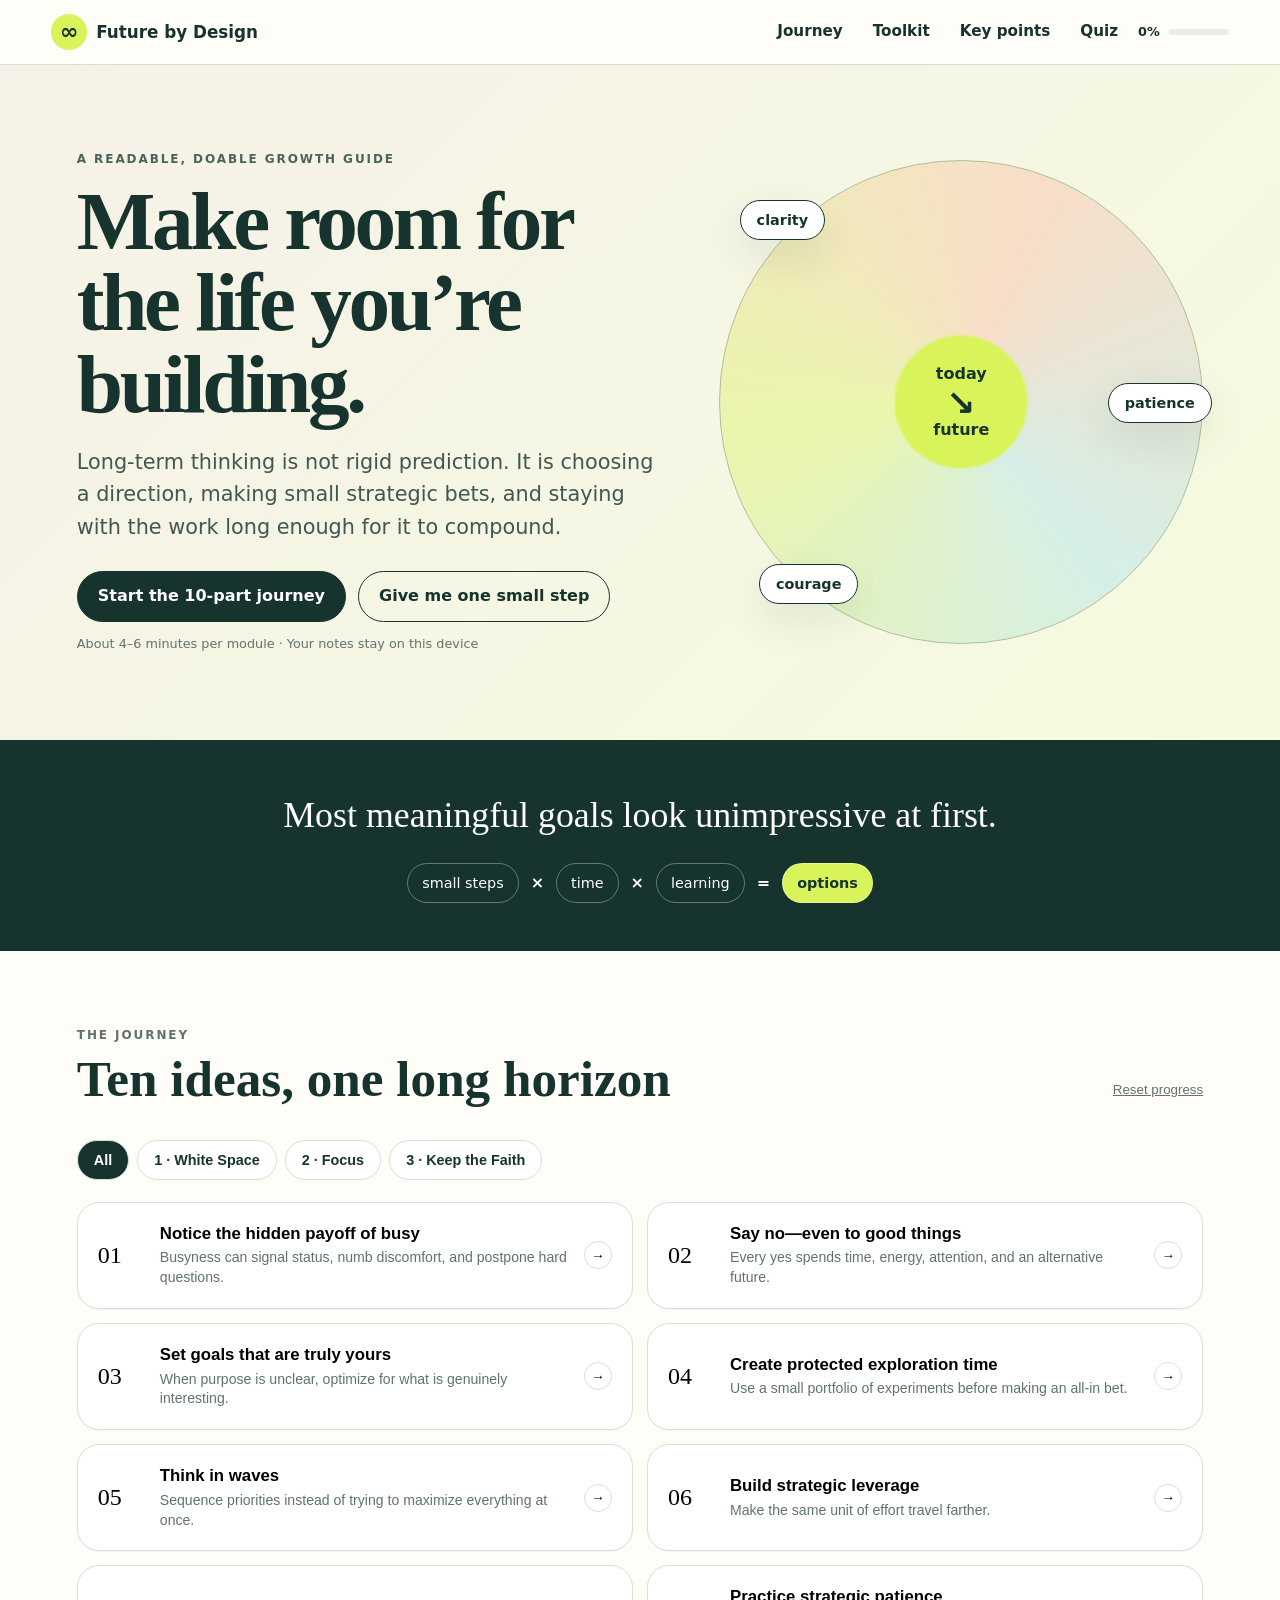
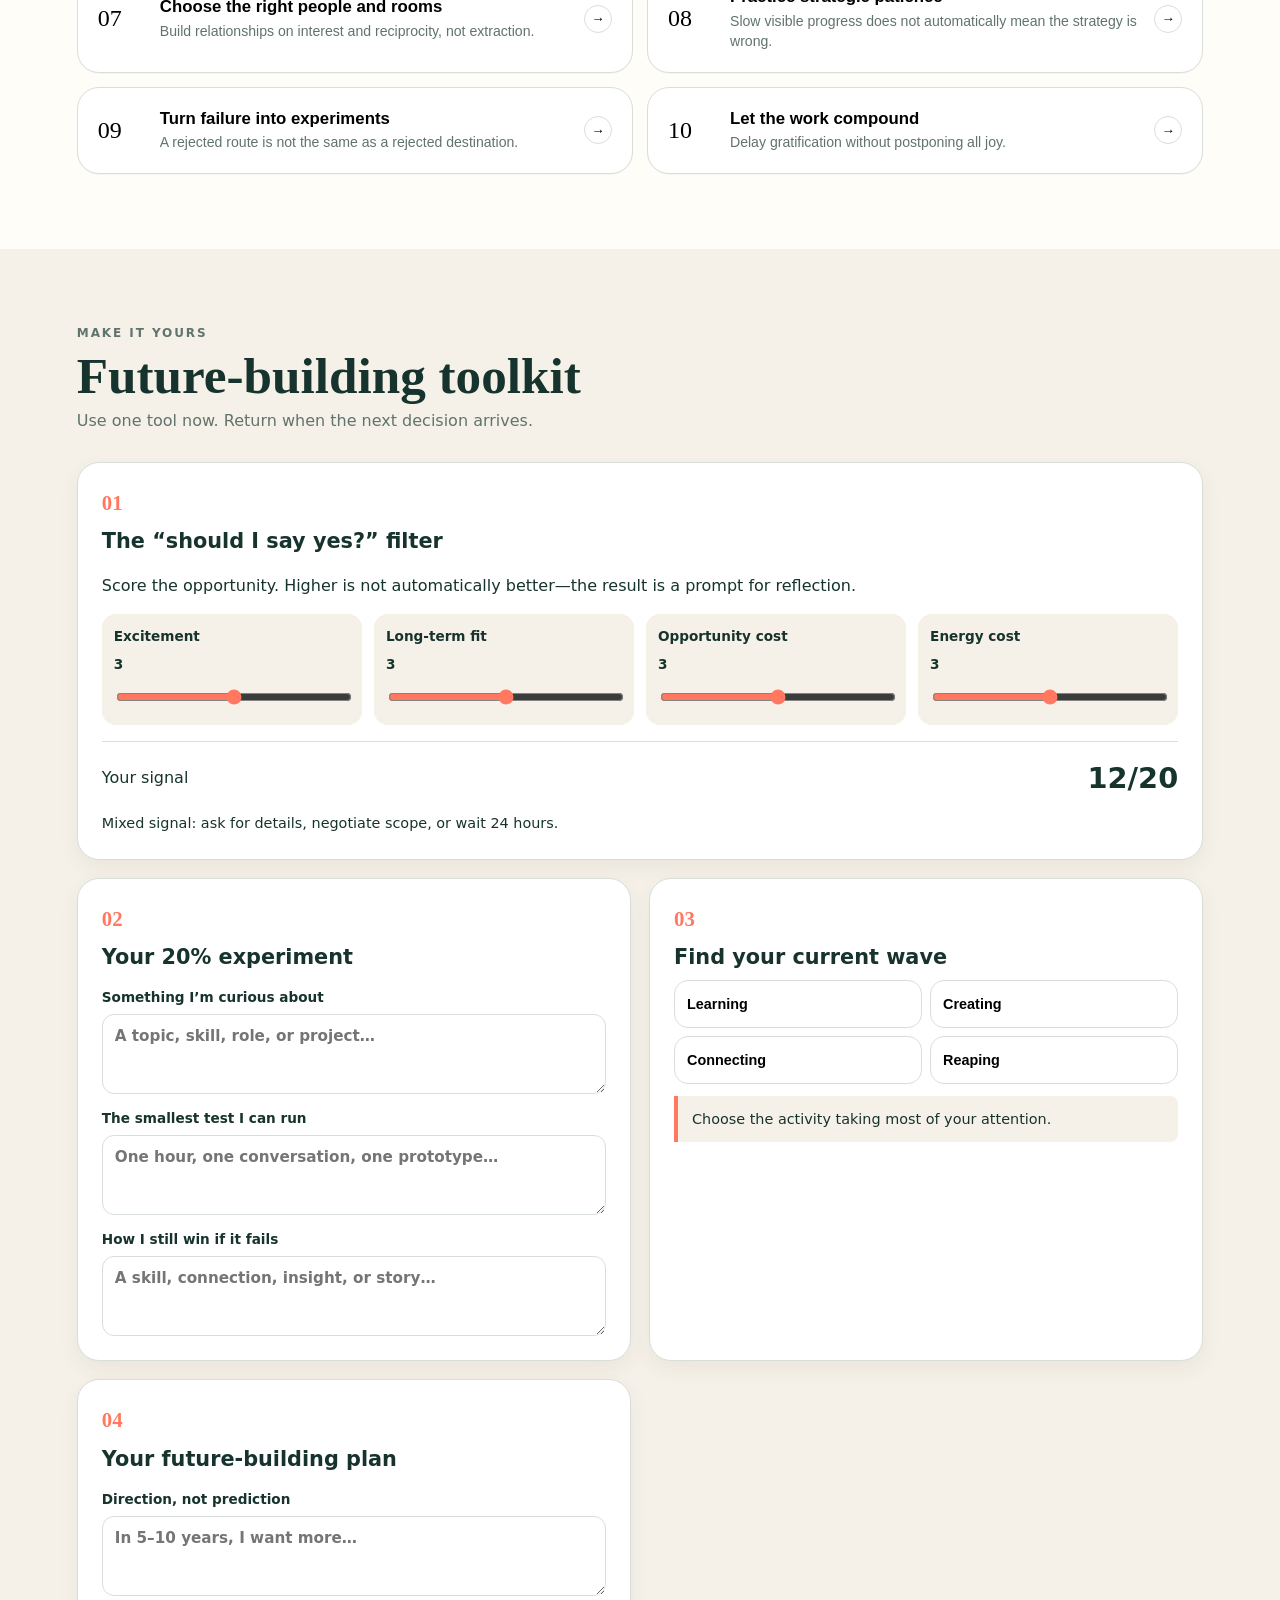
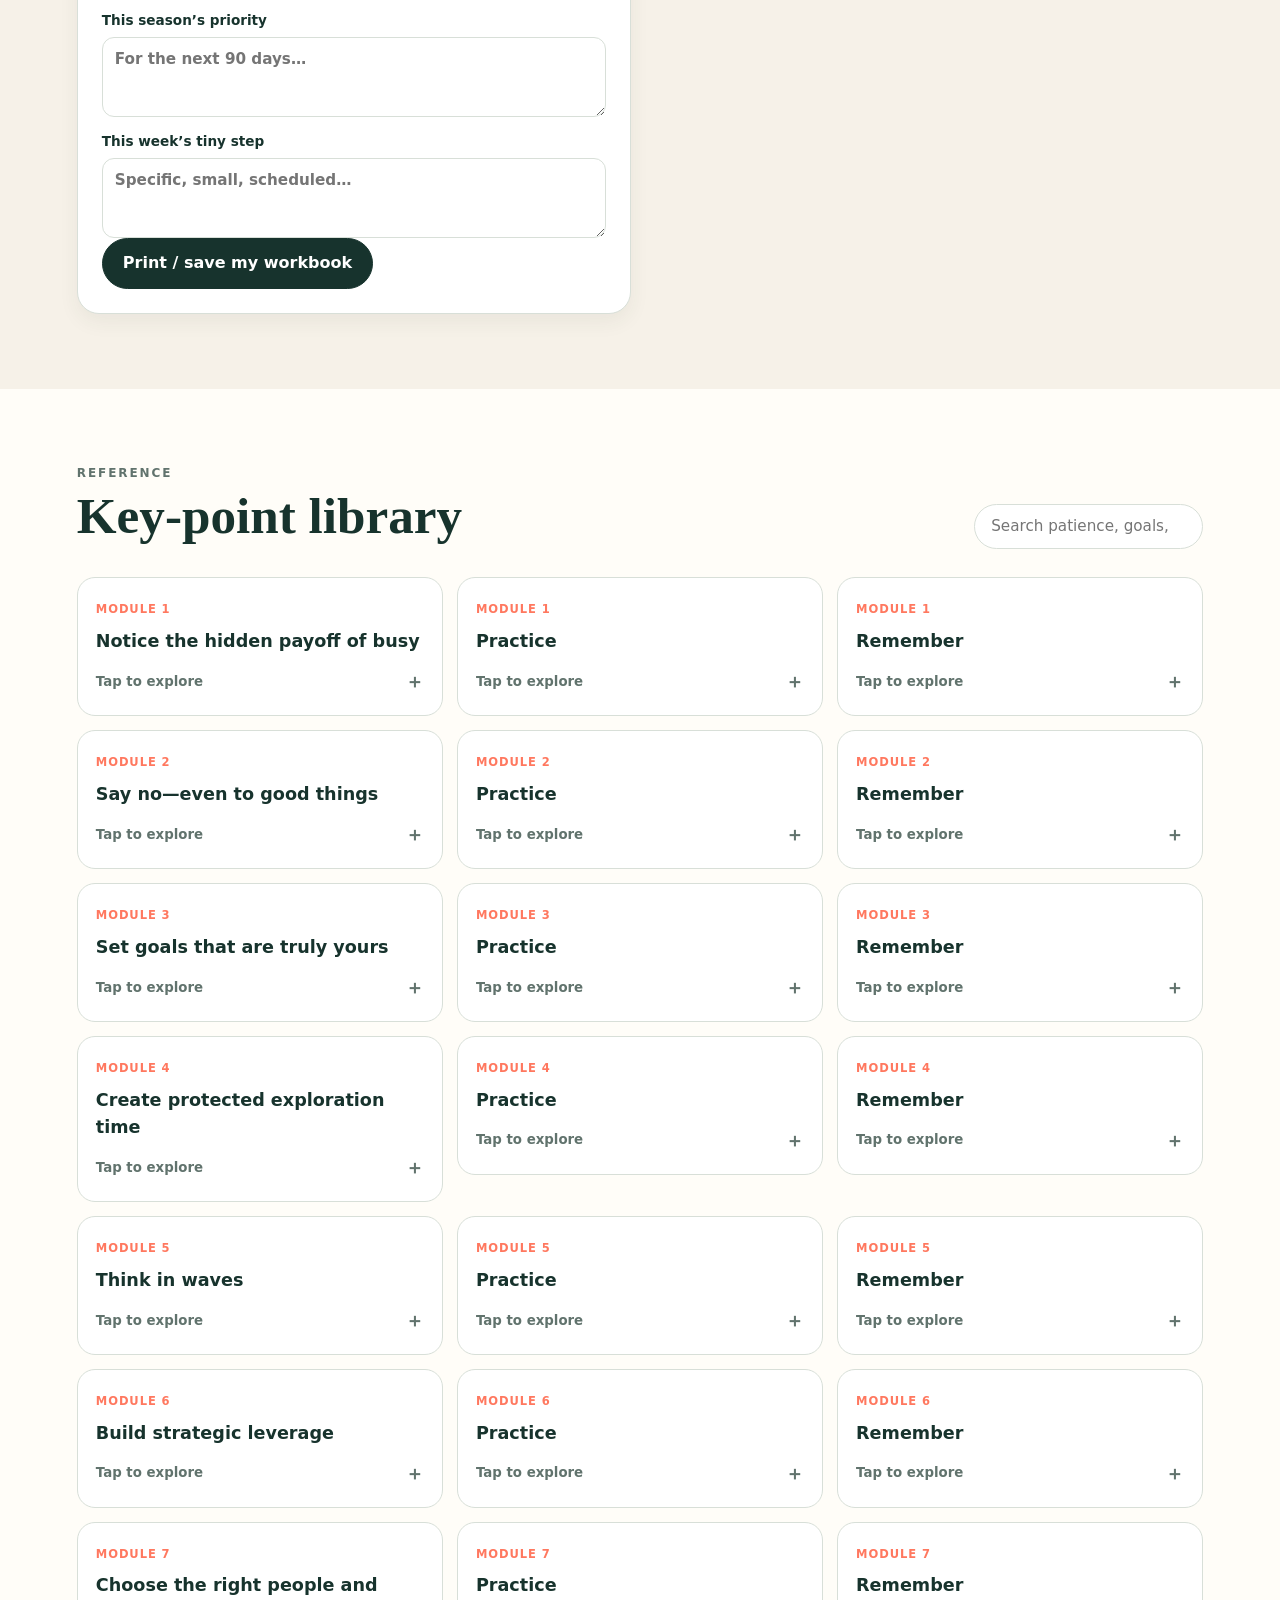
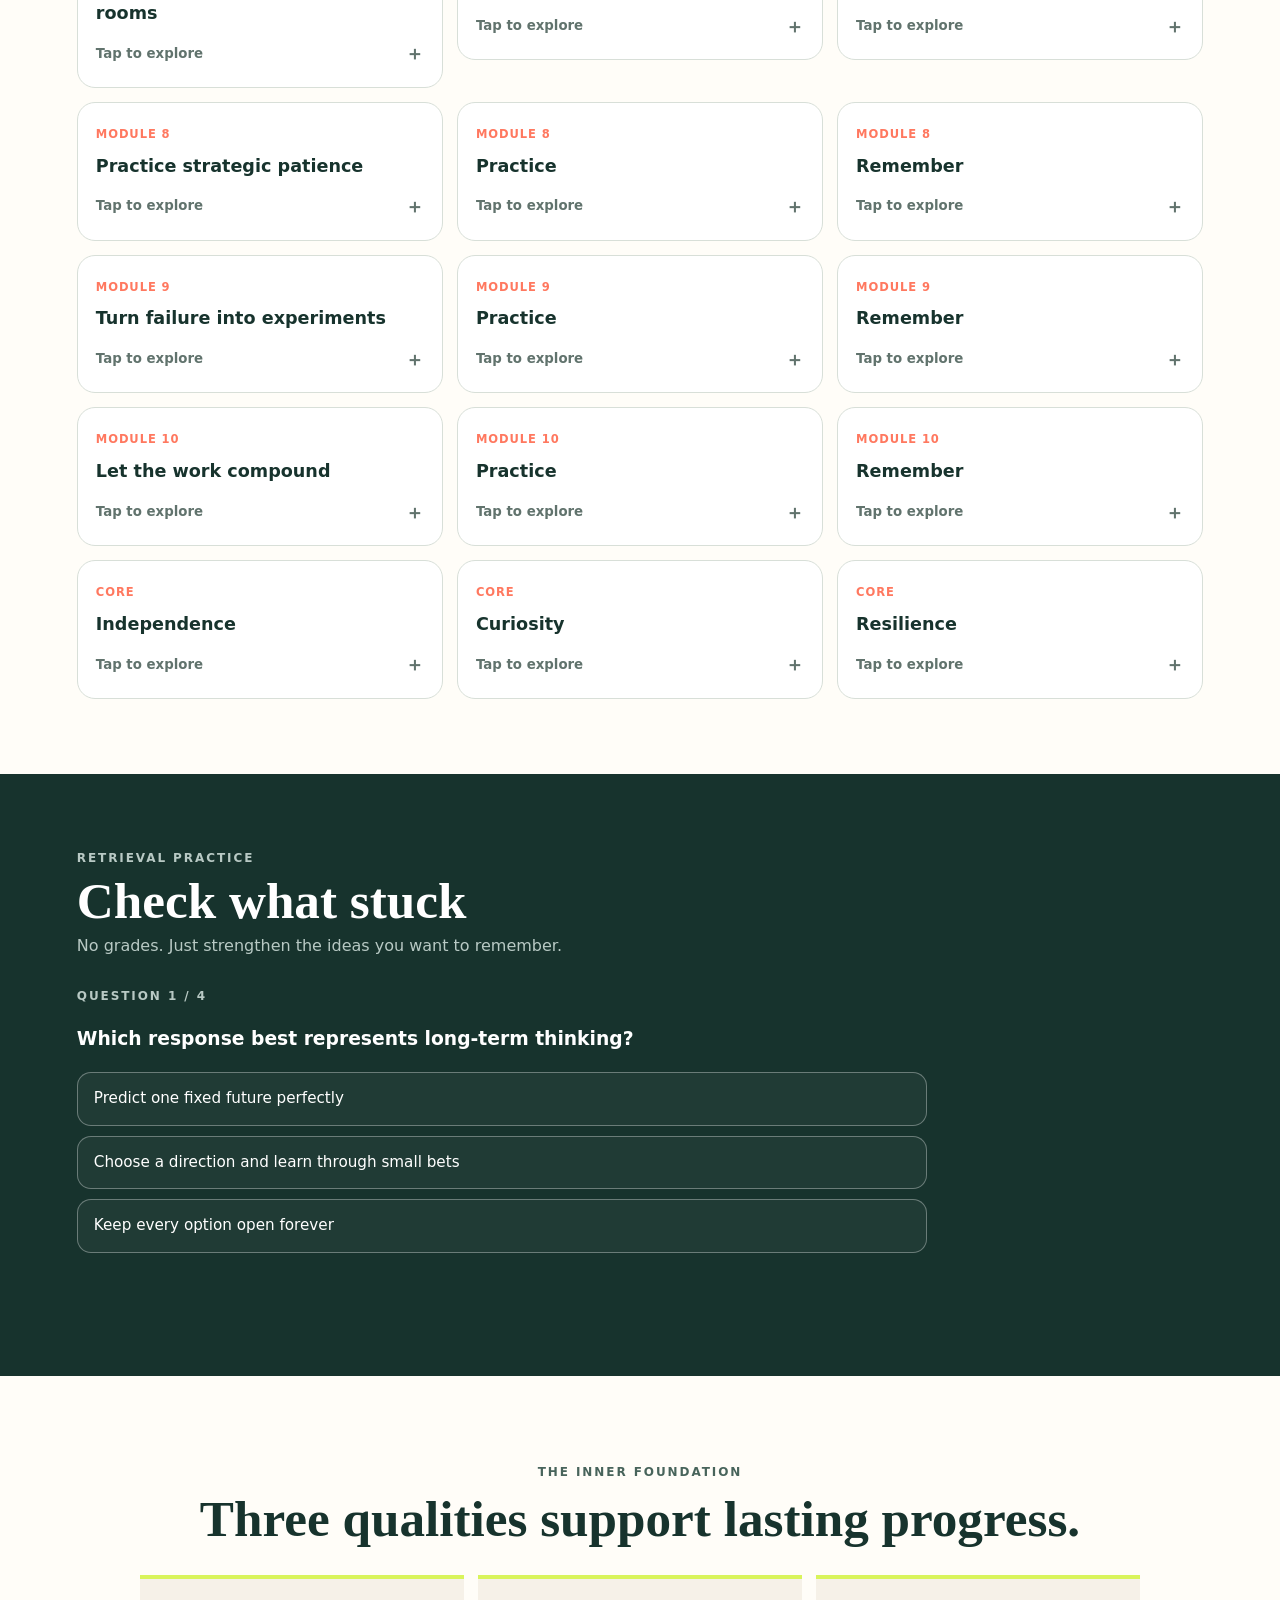
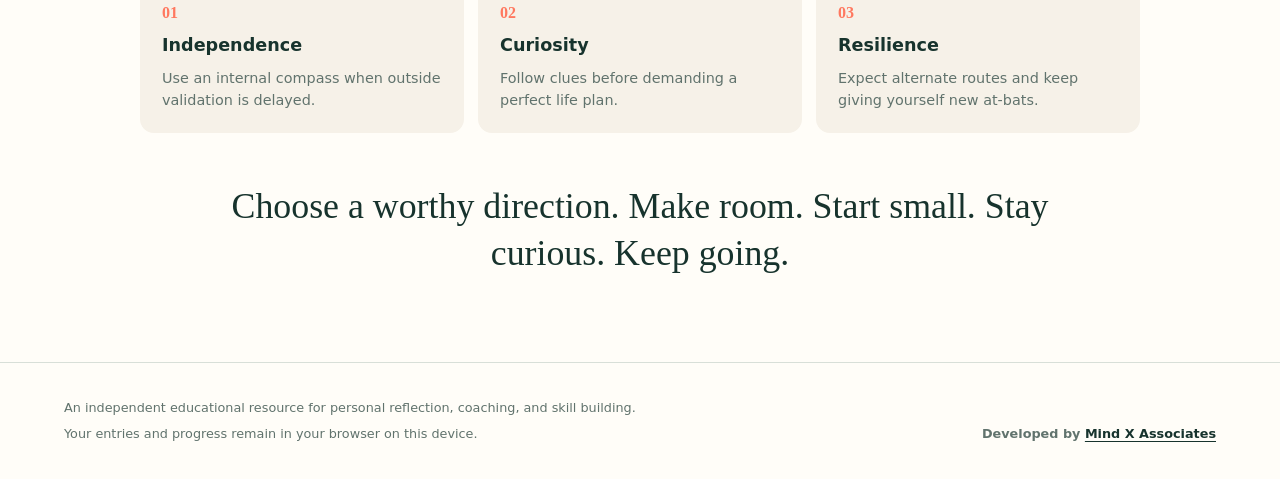
==== commit 02c0c881: "Add files via upload" ====
--- a/index.html
+++ b/index.html
@@ -5,7 +5,7 @@
   <meta name="viewport" content="width=device-width, initial-scale=1, maximum-scale=5">
   <meta name="description" content="An interactive guide to creating space, choosing meaningful priorities, experimenting wisely, and making progress over time.">
   <title>Future by Design — Interactive Client Guide</title>
-  <link rel="stylesheet" href="styles.css">
+  <link rel="stylesheet" href="styles.css?v=20260906-quiz-fix-2">
   <style>
     footer{align-items:flex-end;gap:28px}footer p{margin:.35rem 0}.developer-credit{white-space:nowrap;font-weight:750}.developer-credit a{color:var(--ink);text-decoration-thickness:1px;text-underline-offset:3px}.developer-credit a:hover,.developer-credit a:focus-visible{color:#b54a38}
     @media(max-width:820px){.developer-credit{margin-top:1rem;white-space:normal}}
@@ -109,6 +109,6 @@
   <dialog id="quickDialog"><button id="closeQuick" class="dialog-close" aria-label="Close">×</button><p class="eyebrow">YOUR SMALL STEP</p><h2 id="quickStep"></h2><p>Try it before the day ends. Small completions build evidence that change is possible.</p></dialog>
   <div id="printView" aria-hidden="true"></div>
   <footer><div><p>An independent educational resource for personal reflection, coaching, and skill building.</p><p>Your entries and progress remain in your browser on this device.</p></div><p class="developer-credit">Developed by <a href="https://mindx.us/" target="_blank" rel="noopener noreferrer">Mind X Associates</a></p></footer>
-  <script src="app.js"></script>
+  <script src="app.js?v=20260906-quiz-fix-2"></script>
 </body>
-</html>+</html>
--- a/styles.css
+++ b/styles.css
@@ -604,12 +604,19 @@
   background: #ffffff18;
 }
 
+.quiz-options button:disabled { cursor: default; opacity: 0.6; }
+.quiz-options button.incorrect { border-color: #ff9f9f; background: #7f1d1d55; color: #ffe4e4; }
+.quiz-options button.correct { border-color: var(--lime); background: #a8d86e22; color: white; opacity: 1; }
+
 .feedback {
   min-height: 48px;
   padding: 12px 0;
   color: var(--lime);
   font-size: 0.95rem;
 }
+
+.feedback.incorrect { color: #ffbaba; }
+.feedback.correct span { display: block; margin-top: 6px; color: #d7e5e1; font-size: 0.85rem; }
 
 .closing {
   text-align: center;
@@ -914,4 +921,25 @@
   .tool-card textarea { border: 1px solid #777; min-height: 70px; }
   .closing { display: block; }
   .alt { background: white !important; }
-}+}
++
+
+/* Compact tools and interactive key-point cards */
+.tools{align-items:start}
+.score-box{grid-template-columns:minmax(0,1fr) auto}
+.score-box strong{white-space:nowrap;justify-self:end}
+.score-box p{grid-column:1/-1;overflow-wrap:anywhere}
+.key-card{padding:0;overflow:hidden;align-self:start;transition:border-color .2s ease,box-shadow .2s ease,transform .2s ease}
+.key-card:hover{transform:translateY(-2px);box-shadow:var(--shadow)}
+.key-card[open]{border-color:var(--ink);box-shadow:var(--shadow)}
+.key-card summary{list-style:none;padding:18px;cursor:pointer}
+.key-card summary::-webkit-details-marker{display:none}
+.key-card summary small{display:flex;justify-content:space-between;align-items:center;margin-top:12px;color:var(--muted);font-weight:750}
+.key-card summary small b{font-size:1.2rem;transition:transform .2s ease}
+.key-card[open] summary small b{transform:rotate(45deg)}
+.key-card-body{padding:0 18px 18px;border-top:1px solid var(--line)}
+.key-card-body>p{padding-top:16px}
+.key-action{margin-top:14px;padding:13px 14px;border-radius:12px;background:var(--cream);border-left:4px solid var(--coral)}
+.key-action strong{font-size:.78rem;letter-spacing:.05em}
+.key-action p{margin-top:4px;color:var(--ink)}
+@media(max-width:560px){.score-box{grid-template-columns:1fr auto}.score-box strong{font-size:1.45rem}.key-card summary{padding:16px}.key-card-body{padding:0 16px 16px}}
